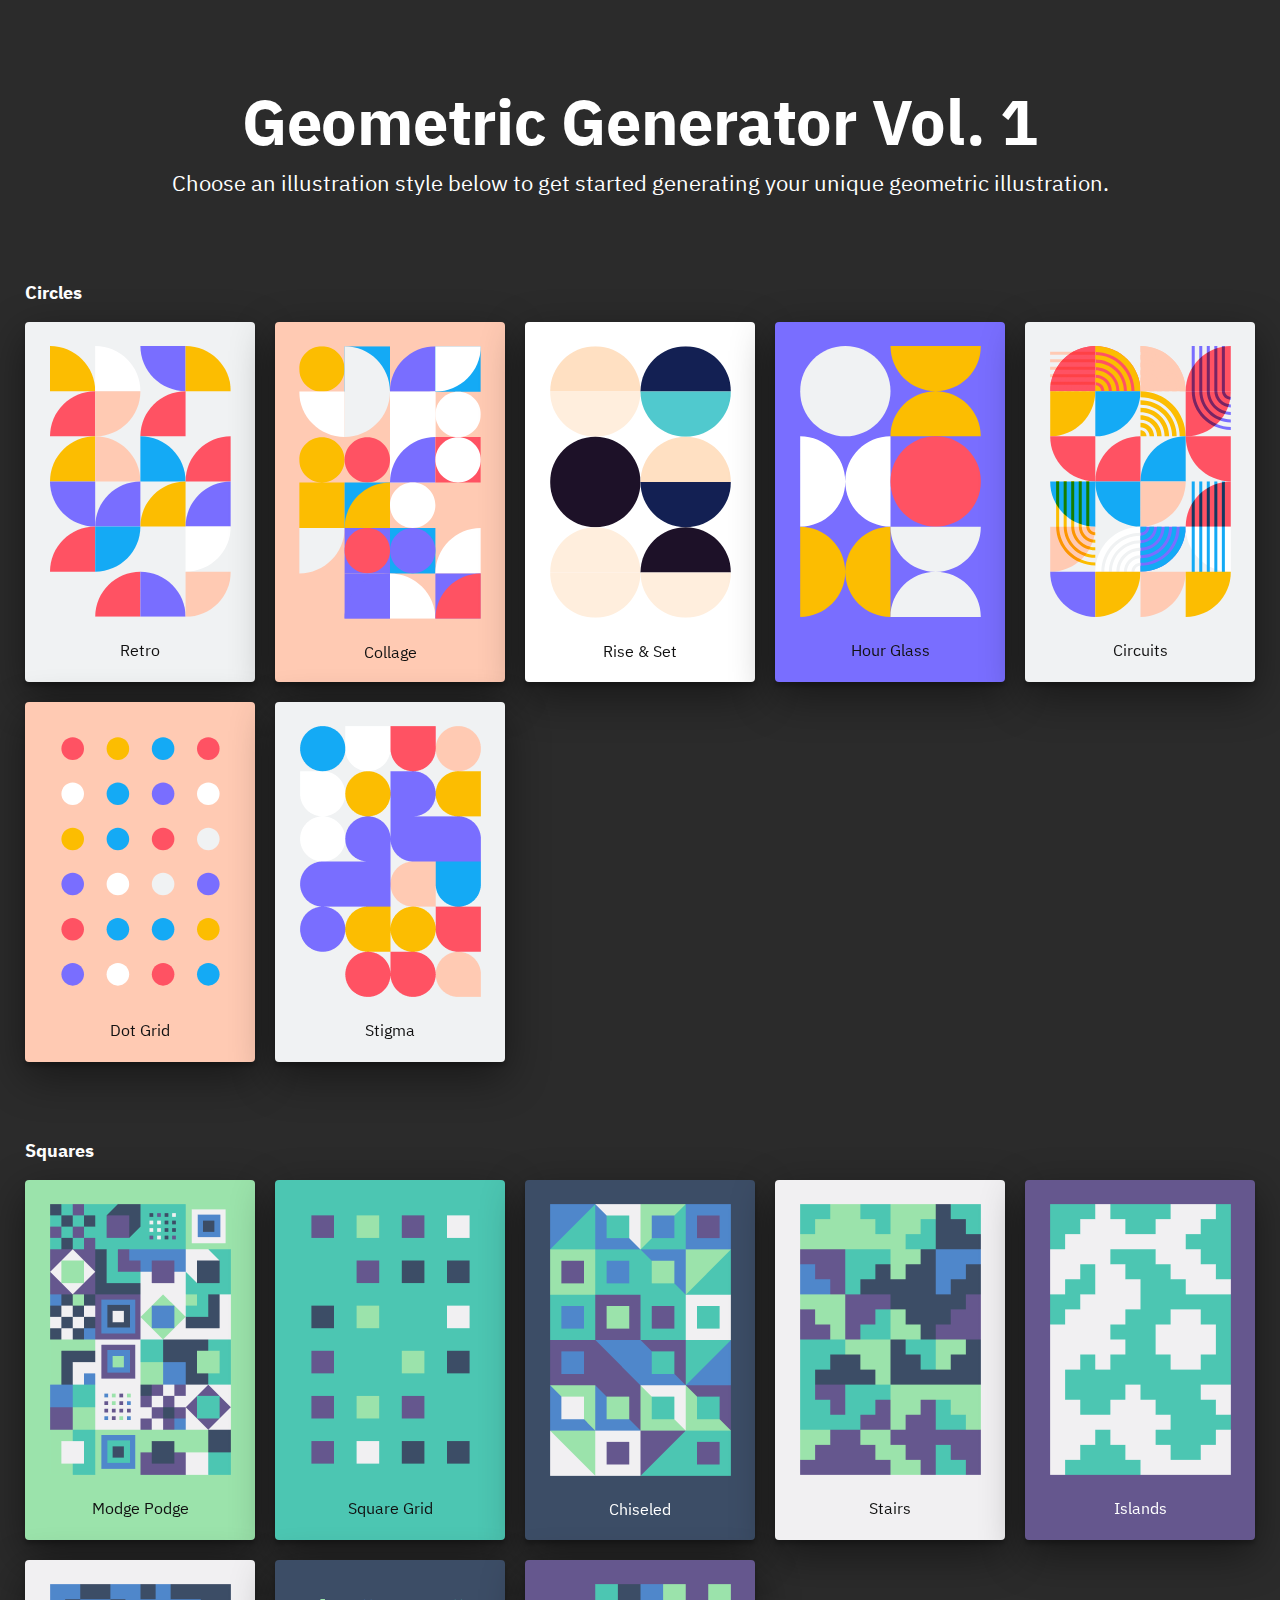
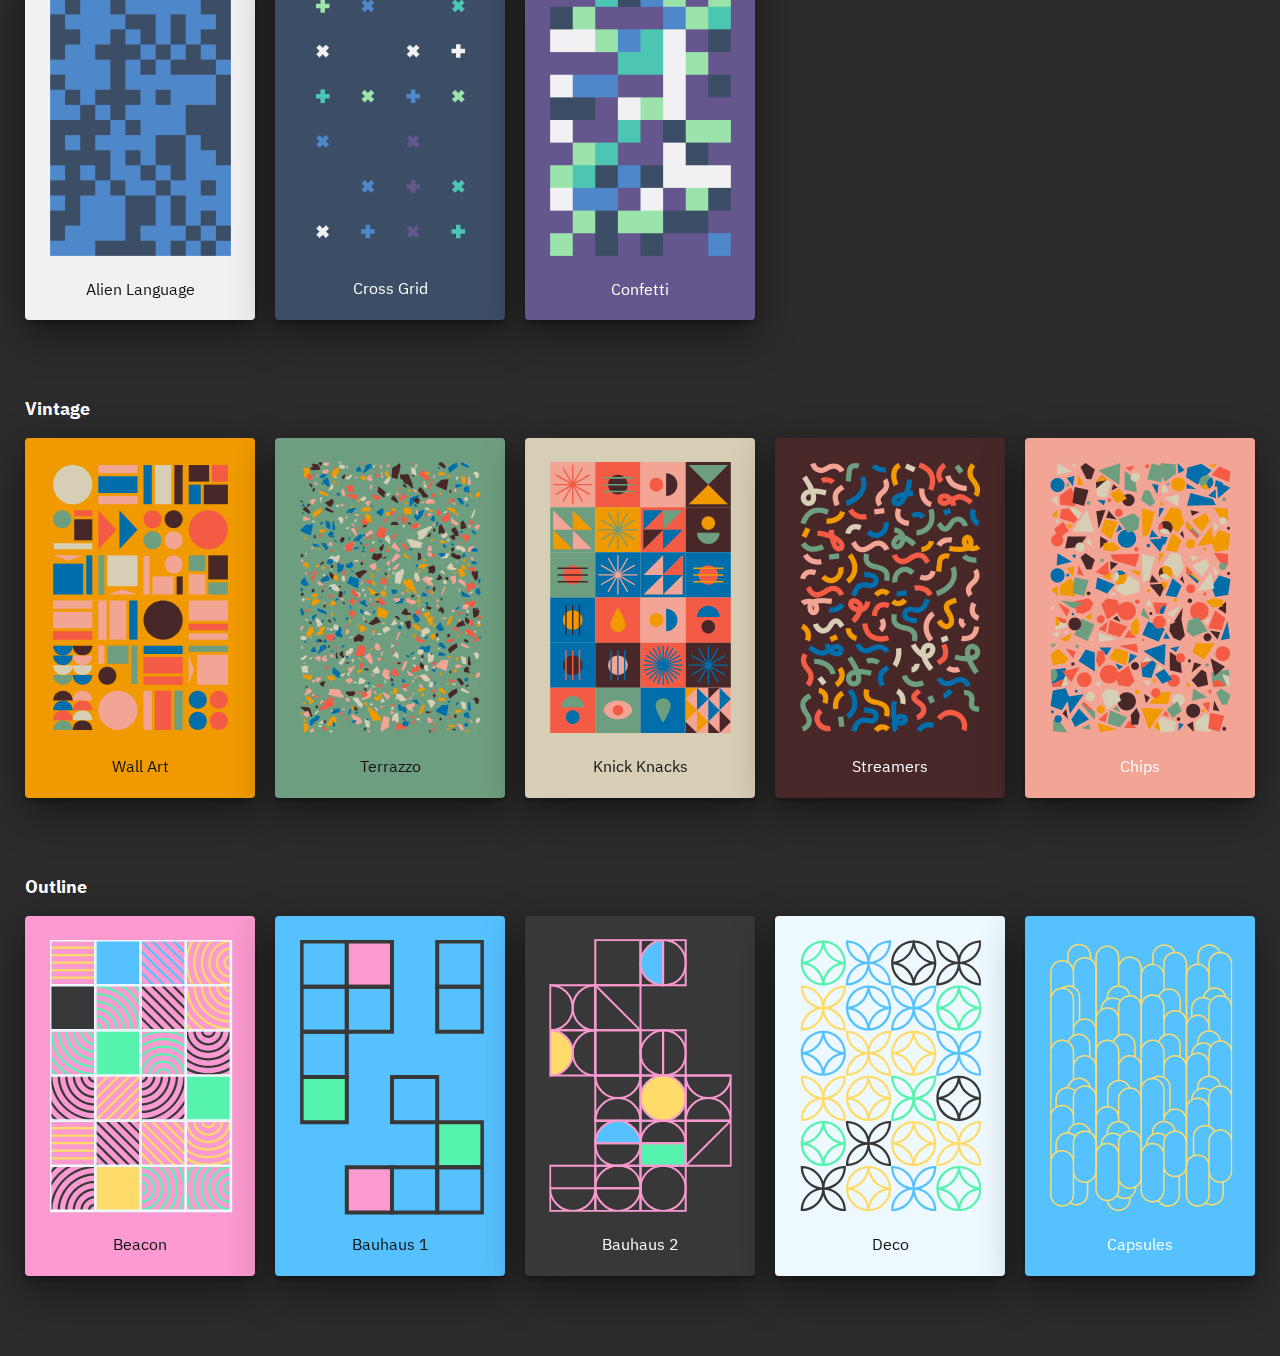
==== index.html @ 7f881a54 "Initial Commit" ====
<!DOCTYPE html>
<html lang="en">

<head>
    <meta charset="utf-8">
    <meta http-equiv="Content-Security-Policy" content="script-src 'self'">
    <meta http-equiv="X-UA-Compatible" content="IE=edge">
    <meta name="viewport" content="width=device-width, initial-scale=1">

    <title>Geometric Illustration Generator Vol. 1</title>

    <!-- import the webpage's stylesheet -->
    <link rel="stylesheet" href="./style.css">
    <link rel="stylesheet" href="./launchpad.css">

    <script src='./panzoom.js'></script>
    <script src='./saveSvgAsPng.js'></script>

</head>

<body>
    <div class="drag"></div>
    <h1>Geometric Generator Vol. 1</h1>
    <p>Choose an illustration style below to get started generating your unique geometric illustration.</p>
    <div class="pattern-category">
        <p class="pattern-category-title">Circles</p>
        <div class="pattern-wrap">
            <div id="selectRetro" class="pattern-btn" data-tilt data-tilt-reverse data-tilt-glare data-tilt-max-glare="0.4" style="background-color: #F0F2F3">
                <img src="./img/example_retro.svg">
                <p>Retro</p>
            </div>
            <div id="selectCollage" class="pattern-btn" data-tilt data-tilt-reverse data-tilt-glare data-tilt-max-glare="0.4" style="background-color: #FFCAB3">
                <img src="./img/example_collage.svg">
                <p>Collage</p>
            </div>
            <div id="selectRiseAndSet" class="pattern-btn" data-tilt data-tilt-reverse data-tilt-glare data-tilt-max-glare="0.4" style="background-color: #FFFFFF">
                <img src="./img/example_riseAndSet.svg">
                <p>Rise & Set</p>
            </div>
            <div id="selectHourGlass" class="pattern-btn" data-tilt data-tilt-reverse data-tilt-glare data-tilt-max-glare="0.4" style="background-color: #796EFF">
                <img src="./img/example_hourGlass.svg">
                <p>Hour Glass</p>
            </div>
            <div id="selectCircuits" class="pattern-btn" data-tilt data-tilt-reverse data-tilt-glare data-tilt-max-glare="0.4" style="background-color: #F0F2F3">
                <img src="./img/example_circuits.svg">
                <p>Circuits</p>
            </div>
            <div id="selectDotGrid" class="pattern-btn" data-tilt data-tilt-reverse data-tilt-glare data-tilt-max-glare="0.4" style="background-color: #FFCAB3">
                <img src="./img/example_dotGrid.svg">
                <p>Dot Grid</p>
            </div>
            <div id="selectStigma" class="pattern-btn" data-tilt data-tilt-reverse data-tilt-glare data-tilt-max-glare="0.4" style="background-color: #F0F2F3">
                <img src="./img/example_stigma.png">
                <p>Stigma</p>
            </div>
        </div>
    </div>
    <div class="pattern-category">
        <p class="pattern-category-title">Squares</p>
        <div class="pattern-wrap">
            <div id="selectModgePodge" class="pattern-btn" data-tilt data-tilt-reverse data-tilt-glare data-tilt-max-glare="0.4" style="background-color: #9BE3AB">
                <img src="./img/example_modgePodge.png">
                <p>Modge Podge</p>
            </div>
            <div id="selectSquareGrid" class="pattern-btn" data-tilt data-tilt-reverse data-tilt-glare data-tilt-max-glare="0.4" style="background-color: #4CC6B2">
                <img src="./img/example_squareGrid.svg">
                <p>Square Grid</p>
            </div>
            <div id="selectChiseled" class="pattern-btn" data-tilt data-tilt-reverse data-tilt-glare data-tilt-max-glare="0.4" style="background-color: #3C4D66">
                <img src="./img/example_chiseled.png">
                <p style="color: white;">Chiseled</p>
            </div>
            <div id="selectStairs" class="pattern-btn" data-tilt data-tilt-reverse data-tilt-glare data-tilt-max-glare="0.4" style="background-color: #F1F0F2">
                <img src="./img/example_stairs.png">
                <p>Stairs</p>
            </div>
            <div id="selectIslands" class="pattern-btn" data-tilt data-tilt-reverse data-tilt-glare data-tilt-max-glare="0.4" style="background-color: #65578E;">
                <img src="./img/example_islands.png">
                <p style="color: white">Islands</p>
            </div>
            <div id="selectAlienLanguage" class="pattern-btn" data-tilt data-tilt-reverse data-tilt-glare data-tilt-max-glare="0.4" style="background-color: #F1F0F2;">
                <img src="./img/example_alienLanguage.png">
                <p>Alien Language</p>
            </div>
            <div id="selectCrossGrid" class="pattern-btn" data-tilt data-tilt-reverse data-tilt-glare data-tilt-max-glare="0.4" style="background-color: #3C4D66;">
                <img src="./img/example_crossGrid.svg">
                <p style="color: white">Cross Grid</p>
            </div>
            <div id="selectConfetti" class="pattern-btn" data-tilt data-tilt-reverse data-tilt-glare data-tilt-max-glare="0.4" style="background-color: #65578E;">
                <img src="./img/example_confetti.png">
                <p style="color: white">Confetti</p>
            </div>
        </div>
    </div>
    <div class="pattern-category">
        <p class="pattern-category-title">Vintage</p>
        <div class="pattern-wrap">
            <div id="selectWallArt" class="pattern-btn" data-tilt data-tilt-reverse data-tilt-glare data-tilt-max-glare="0.4" style="background-color: #F19A00;">
                <img src="./img/example_wallArt.svg">
                <p>Wall Art</p>
            </div>
            <div id="selectTerrazzo" class="pattern-btn" data-tilt data-tilt-reverse data-tilt-glare data-tilt-max-glare="0.4" style="background-color: #6E9E80;">
                <img src="./img/example_terrazzo.svg">
                <p>Terrazzo</p>
            </div>
            <div id="selectKnickKnacks" class="pattern-btn" data-tilt data-tilt-reverse data-tilt-glare data-tilt-max-glare="0.4" style="background-color: #D6CFB6;">
                <img src="./img/example_knickKnacks.svg">
                <p>Knick Knacks</p>
            </div>
            <div id="selectStreamers" class="pattern-btn" data-tilt data-tilt-reverse data-tilt-glare data-tilt-max-glare="0.4" style="background-color: #482728;">
                <img src="./img/example_streamers.svg">
                <p style="color:white;">Streamers</p>
            </div>
            <div id="selectChips" class="pattern-btn" data-tilt data-tilt-reverse data-tilt-glare data-tilt-max-glare="0.4" style="background-color: #F2A495;">
                <img src="./img/example_chips.svg">
                <p style="color:white;">Chips</p>
            </div>
        </div>
    </div>
    <div class="pattern-category">
        <p class="pattern-category-title">Outline</p>
        <div class="pattern-wrap">
            <div id="selectBeacon" class="pattern-btn" data-tilt data-tilt-reverse data-tilt-glare data-tilt-max-glare="0.4" style="background-color: #FA9AD0;">
                <img src="./img/example_beacon.svg">
                <p>Beacon</p>
            </div>
            <div id="selectBauhaus1" class="pattern-btn" data-tilt data-tilt-reverse data-tilt-glare data-tilt-max-glare="0.4" style="background-color: #55C2FF;">
                <img src="./img/example_bauhaus1.svg">
                <p>Bauhaus 1</p>
            </div>
            <div id="selectBauhaus2" class="pattern-btn" data-tilt data-tilt-reverse data-tilt-glare data-tilt-max-glare="0.4" style="background-color: #383838;">
                <img src="./img/example_bauhaus2.svg">
                <p style="color: white;">Bauhaus 2</p>
            </div>
            <div id="selectDeco" class="pattern-btn" data-tilt data-tilt-reverse data-tilt-glare data-tilt-max-glare="0.4" style="background-color: #EDF9FE;">
                <img src="./img/example_deco.svg">
                <p>Deco</p>
            </div>
            <div id="selectCapsules" class="pattern-btn" data-tilt data-tilt-reverse data-tilt-glare data-tilt-max-glare="0.4" style="background-color: #55C2FF;">
                <img src="./img/example_capsules.svg">
                <p style="color: white;">Capsules</p>
            </div>
        </div>
    </div>

    <script src='./launchpad.js'></script>
    <script src='./tiltmin.js'></script>
</body>

</html>
---- style.css ----
/* General */

@font-face {
  font-family: IBM Plex Sans;
  src: url('./fonts/IBMPlexSans-Regular.ttf');
  font-weight: 400;
}

@font-face {
  font-family: IBM Plex Sans;
  src: url('./fonts/IBMPlexSans-SemiBold.ttf');
  font-weight: 600;
}

@font-face {
  font-family: IBM Plex Sans;
  src: url('./fonts/IBMPlexSans-Bold.ttf');
  font-weight: 700;
}

:root {
  --black: #111111;
  --medium-black: #1f1f1f;
  --light-black: #2B2B2B;
  --blue: #0085FF;
  --dark-blue: #0976dc;
  --white: #ffffff;
  --opacity-light: .75;
  --opacity-very-light: .5;
  --opacity-very-very-light: .35;
}

* {
  box-sizing: border-box !important;
}

*:focus {
  outline: none;
}

body {
  margin: 0;
  background-color: var(--light-black);
  color: var(--black);
  font-family: 'IBM Plex Sans', sans-serif;
  user-select: none;
  transition: all 400ms ease-in-out;
  -webkit-font-smoothing: antialiased;
}

.drag {
  -webkit-app-region: drag;
  position: fixed;
  top: 0;
  width: 100%;
  height: 32px;
  background-color: var(--light-black);
  opacity: 0;
  transition: 400ms ease-in-out all 300ms;
  z-index: 99;
}

/* General Typography */

h2 {
  font-size: 21px;
  font-weight: 900;
  margin: 0;
}

p {
  font-size: 16px;
  margin: 0;
}

p.label {
  text-transform: uppercase;
  color: var(--gray);
  font-size: 14px;
  font-weight: 600;
}

/* General Inputs */

.input-group {
  display: flex;
  flex-direction: row;
  align-items: center;
  margin: 24px 0;
}

.input-group label {
  min-width: 84px;
  display: block;
  font-size: 14px;
}

.input-group input:nth-child(3),
.input-group span:nth-child(3) {
  margin-left: 16px;
}

input[type="text"],
input[type="number"],
select,
.custom-select-trigger {
  width: 100%;
  height: 32px;
  display: flex;
  position: relative;
  align-items: center;
  justify-content: start;
  background-color: var(--light-black);
  border-radius: 3px;
  font-size: 14px;
  padding: 0px 8px;
  transition: 150ms ease-in-out all;
  color: var(--white);
  border: none;
}

.custom-select-trigger {
  cursor: pointer;
  display: flex;
  justify-content: start;
  align-items: center;
}

.custom-select-trigger .arrow {
  position: absolute;
  right: 8px;
}

.input-lg {
  height: 40px;
}

input[type="text"]:hover,
input[type="number"]:hover,
select:hover,
.custom-select-trigger:hover {
  box-shadow: inset 0px 0px 0px 1px rgba(255,255,255,.15);
}

input[type="text"]:focus,
input[type="number"]:focus,
select:focus,
.custom-select-trigger:focus,
.custom-select.open .custom-select-trigger {
  box-shadow: inset 0px 0px 0px 1px var(--blue);
  outline: none;
  background-color: var(--very-light-gray);
}

.custom-select {
  width: 100%;
  position: relative;
}

.custom-select-selection,
.pattern-options .custom-select-option {
  display: flex;
  align-items: center;
}

.custom-select-selection img,
.pattern-options .custom-select-option img {
  width: 25px;
  height: 25px;
  margin-right: 8px;
}

.custom-select-options {
  width: 100%;
  display: none;
  position: absolute;
  font-size: 14px;
  border: 1px solid var(--light-gray);
  background-color: var(--light-black);
  z-index:999;
  transform: translateY(4px);
  box-shadow: 0px 8px 24px 0px rgba(0, 0, 0, .15);
  border-radius: 4px;
  max-height: 250px;
  overflow-y: scroll;
  box-shadow: 0px 12px 22px 4px rgba(0,0,0,.5);
}

#format .custom-select-options {
  margin-top: calc(-100% - 80px);
}

.custom-select-option-group {
  padding: 24px 0 8px 8px;
  border-top: 1px solid var(--black);
  opacity: .5;
  font-weight: 600;
}

.custom-select-option-group:first-child {
  padding: 8px;
}

.custom-select.open .custom-select-options {
  display: block;
}

.custom-select-option {
  padding: 12px;
  border-top: 1px solid var(--black);
  cursor: pointer;
  transition: 200ms ease all;
}

.custom-select-option-group + .custom-select-option {
  border: 0px;
}

.custom-select-option:hover {
  background-color: var(--medium-black);
}

.color-thumbnails {
  width: 15px;
  height: 20px;
  border: 1px solid var(--light-gray);
  display: inline-block;
  margin-top: 4px;
}

.color-thumbnails:first-child {border-radius: 3px 0 0 3px}
.color-thumbnails:last-child {border-radius: 0 3px 3px 0}

#colorPalette .custom-select-selection .color-name {
  display: none;
}

input[type=range] {
  -webkit-appearance: none; /* Hides the slider so that custom slider can be made */
  width: 100%; /* Specific width is required for Firefox. */
  background: transparent; /* Otherwise white in Chrome */
  position: relative;
  padding-bottom: 30px;
}

input[type=range]:focus {
  outline: none;
}

input[type=range]::-webkit-slider-thumb {
  -webkit-appearance: none;
  height: 15px;
  width: 15px;
  border-radius: 10px;
  background-color: var(--white);
  cursor: pointer;
  margin-top: 14px;
  transition: all 200ms ease-in-out;
  z-index: 99;
}

input[type=range]:hover::-webkit-slider-thumb {
  box-shadow: 0px 0px 0px 1px var(--blue);
}

input[type=range]:focus::-webkit-slider-thumb {
  box-shadow: 0px 0px 0px 2px var(--blue);
}

input[type=range]::-webkit-slider-runnable-track {
  width: 100%;
  height: 4px;
  cursor: pointer;
  background: transparent;
}

.range-group {
  width: 100%;
  position: relative;
  margin-top: -9px;
}

.range-progress {
  position: absolute;
  top: calc(50% + 2px);
  height: 4px;
  width: 100%;
  background-color: var(--blue);
  z-index: -9;
  border-radius: 2px 0 0 2px;
  pointer-events: none;
  background-image: linear-gradient(90deg, var(--blue) 100%, var(--light-black) 100%);
}

.field-group {
  width: 100%;
  position: relative;
}

.placeholder-right {
  position: absolute;
  right: 8px;
  top: 7px;
  opacity: var(--opacity-very-very-light);
  text-transform: lowercase;
  font-size: 14px;
  pointer-events: none;
}

/* Controls */

.controls {
  position: fixed;
  height: 100vh;
  width: 290px;
  right: 0px;
  display: flex;
  padding: 16px;
  flex-direction: column;
  background-color: var(--black);
  color: var(--white);
  z-index: 99;
  overflow-y: scroll;
}

.controls::-webkit-scrollbar {
  width: 0px;
  height: 0px;
}

.control-group:not(:first-child) {
  margin-bottom: 8px;
  border-top: 1px solid var(--light-black);
}

.control-group-title {
  font-weight: 700;
  padding-top: 20px;
}

.control-group:first-child .control-group-title {
  padding-top: 0px;
}

.control-btn {
  width: 100%;
  height: 40px;
  display: flex;
  justify-content: center;
  align-items: center;
  border-radius: 4px;
  cursor: pointer;
  position: relative;
  transition: 100ms ease all;
  box-shadow: inset 0px 0px 0px 1.5px rgba(255,255,255,.25);
}

.control-btn:hover {
  box-shadow: inset 0px 0px 0px 1.5px rgba(255,255,255,.5);
}

.secondary-btn {
  color: var(--white);
  background-color: var(--light-black);
}

.secondary-btn:hover {
  background-color: var(--black);
}

.primary-btn {
  background-color: var(--blue);
  color: var(--white);
}

.primary-btn:hover {
  background-color: var(--dark-blue);
}

#regenerateLoading {
  position: absolute;
  right: 16px;
  animation: spin 1.25s ease-in-out infinite, fade .5s ease-in-out 1 forwards 2s;
  opacity:0;
}

@keyframes spin {
  0% {transform: rotate(0deg)}
  10% {transform: rotate(0deg)}
  100% {transform: rotate(360deg)}
}

@keyframes fade {
  0% {opacity: 0}
  100% {opacity: 1}
}

/* Canvas */

.canvas {
  width: calc(100vw - 290px);
  height: 100vh;
  position: relative;
  display: flex;
  justify-content: center;
  align-items: center;
  background-color: var(--light-black);
  overflow: auto;
  box-shadow: 0px 6px 14px 0px rgba(0,0,0,.5);
  cursor: -webkit-grab;
}

.canvas::-webkit-scrollbar {
  width: 0px;
  height: 0px;
}

.canvas:active {
  cursor: -webkit-grabbing
}

.canvas .svg-spacer {
  width: 2000px;
  height: 2000px;
  position: absolute;
}

.canvas > svg {
  box-shadow: 0px 1px 3px var(--light-gray)
}

svg {
  overflow: visible;
}

.canvas-controls {
  position: absolute;
  height: 100%;
  width: 100%;
  z-index: 99999;
}

#backToLaunchpadBtn {
  position: absolute;
  left: 32px;
  top: 32px;
  width: auto;
  padding: 0 20px;
  z-index:99999
}

#backToLaunchpadBtn svg {
  margin-right: 8px;
}

#artspaceColorBtn {
  position: absolute;
  left: 32px;
  bottom: 32px;
  width: auto;
  padding: 0 20px;
  z-index:99999
}

#artspaceColor {
  visibility: hidden;
  width: 0;
  z-index:99999
}

.zoom-tools {
  display: flex;
  flex-direction: row;
  justify-content: center;
  align-items: center;
  position: absolute;
  bottom: 32px;
  right: 32px;
  z-index:99999
}

.zoom-tools #recenterBtn {min-width: 100px}
.zoom-tools #zoomInBtn {min-width: 40px; margin-left: 16px;}
.zoom-tools #zoomOutBtn {min-width: 40px; margin-left: 8px;}
---- launchpad.css ----
body {
  background-color: var(--light-black);
  color: var(--white);
  text-align: center;
  display: flex;
  align-items: center;
  flex-direction: column;
  min-width: 100vw;
  min-height: 100vh;
  padding: 80px 0;
}

body::-webkit-scrollbar {
  width: 0px;
  height: 0px;
}

h1 {
  font-family: 'IBM Plex Sans', sans-serif;
  font-style: normal;
  font-weight: bold;
  font-size: 63px;
  margin:0;
  letter-spacing: -0.004em;
}

p {
  font-size: 22px;
  line-height: 192.7%;
}

.pattern-category {
  margin-top: 80px;
}

.pattern-category-title {
  font-weight: bold;
  font-size: 18px;
  text-align: left;
  margin-left: 10px;
  line-height: 1;
}

.pattern-wrap {
  max-width: 1250px;
  display: flex;
  flex-flow: row wrap;
  justify-content: start;
}

.pattern-btn {
  width: 230px;
  height: 360px;
  background-color: red;
  cursor: pointer;
  margin: 20px 10px 0 10px;
  border-radius: 4px;
  padding-bottom: 24px;
  box-shadow: 0px 4px 4px rgba(0, 0, 0, 0.25), 0px 14px 43px rgba(0, 0, 0, 0.45);
  overflow: hidden;
  transform-style: preserve-3d;
  transform: perspective(1000px);
}

.pattern-btn img,
.pattern-btn p {
  transform: translateZ(50px);
  color: var(--black);
  font-size: 16px;
}

.pattern-btn p {
  margin-top: -10px;
}
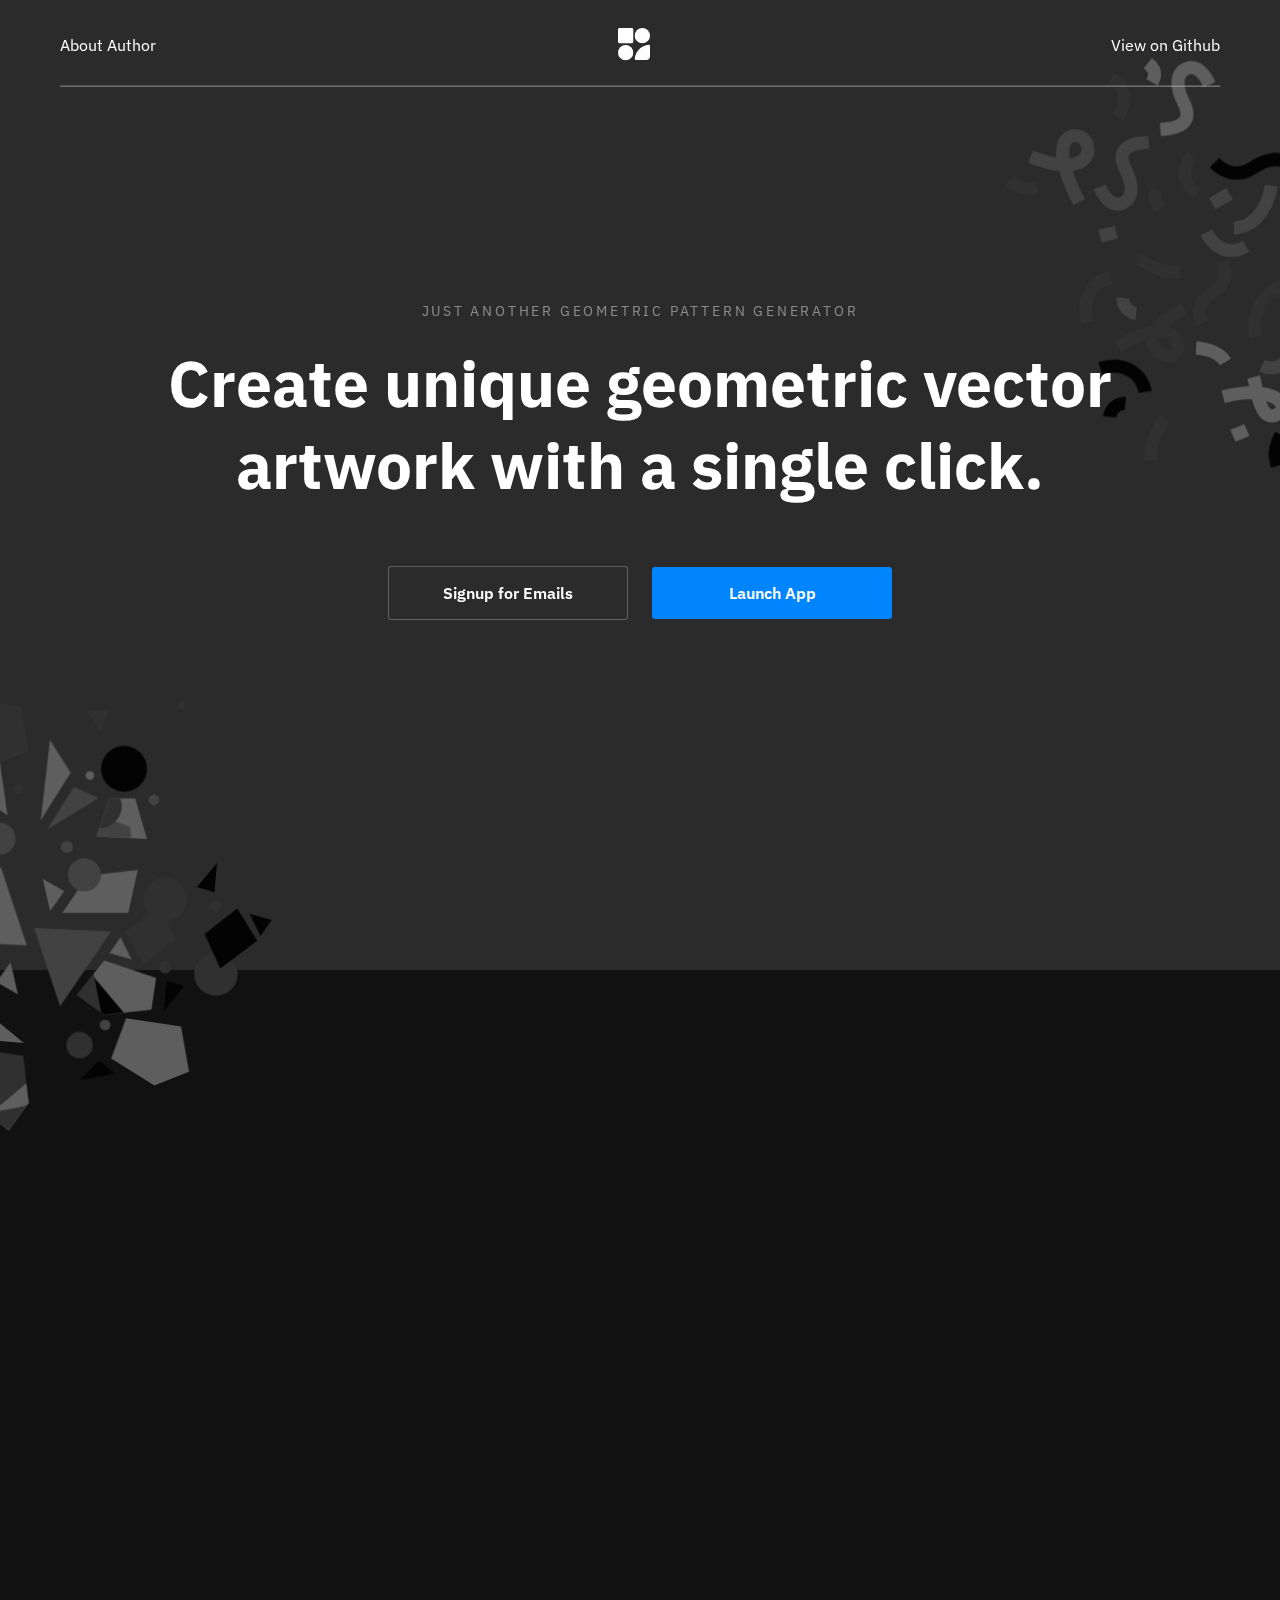
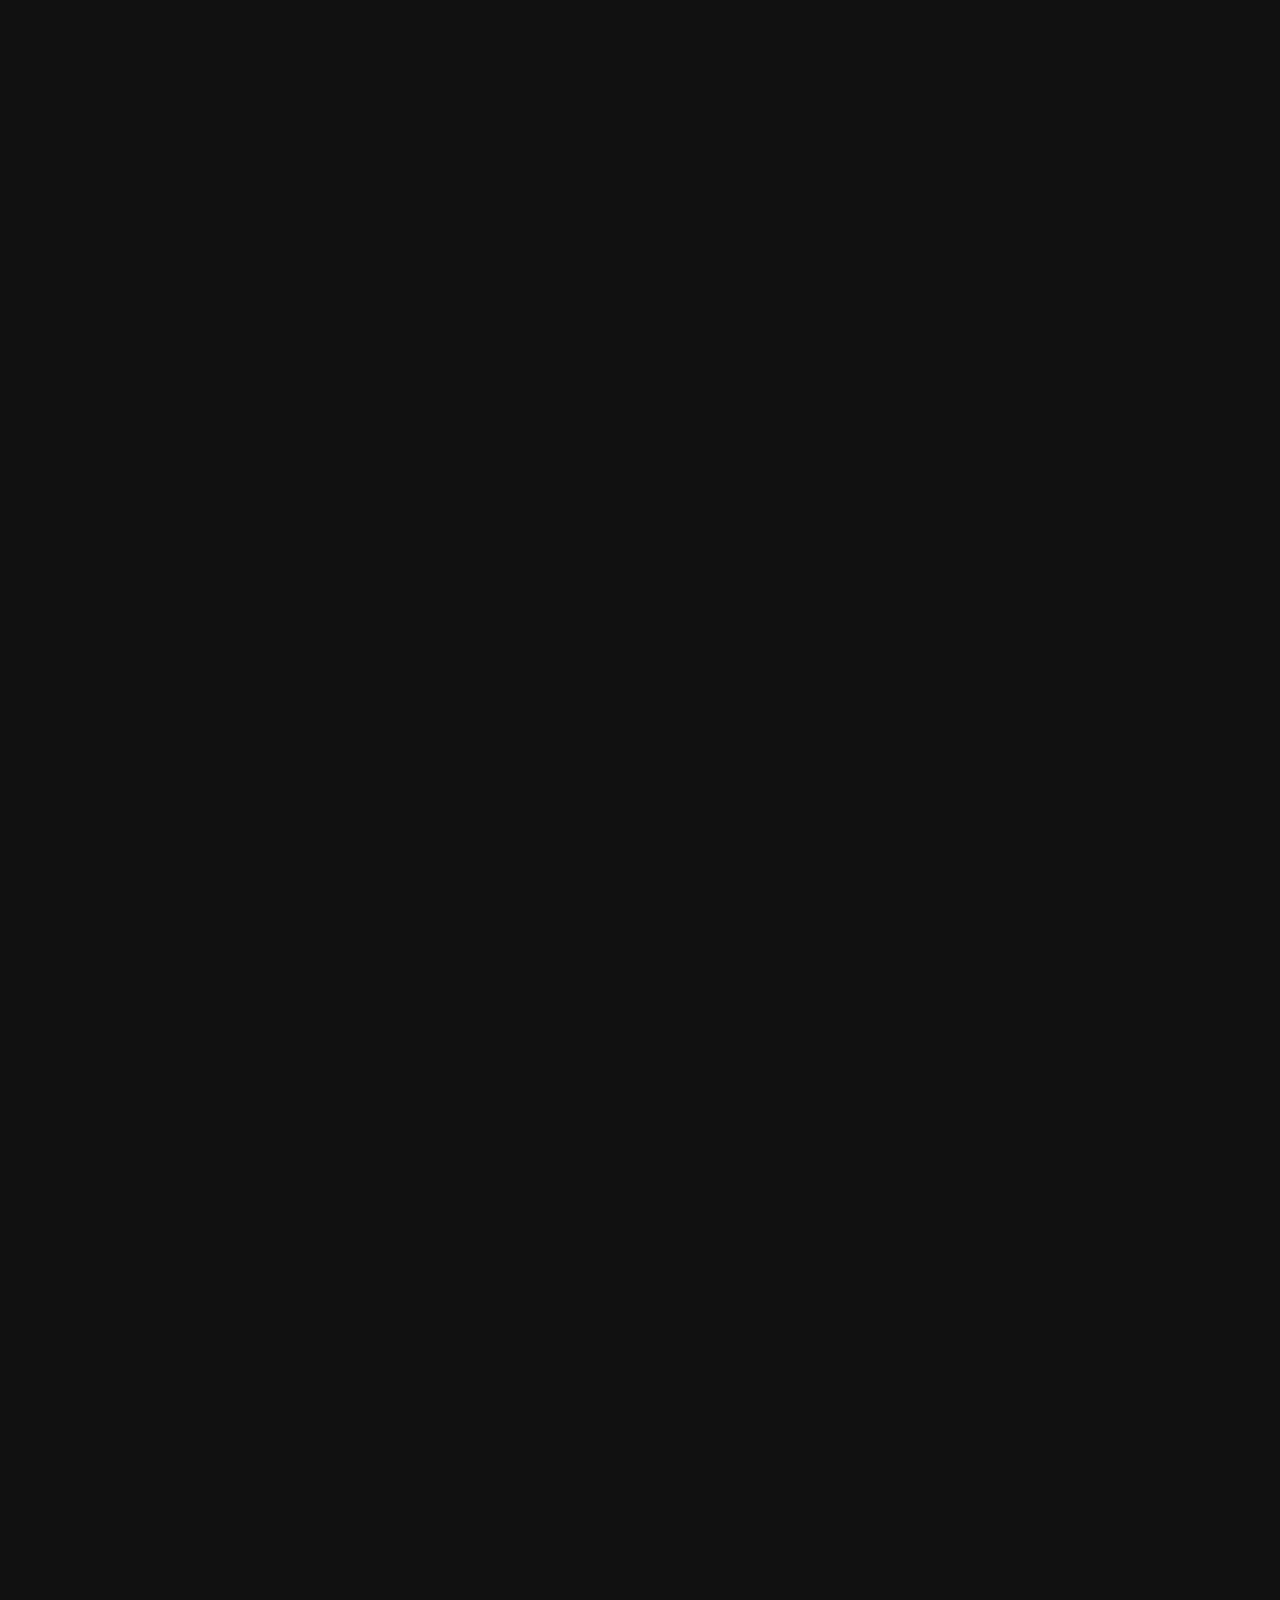
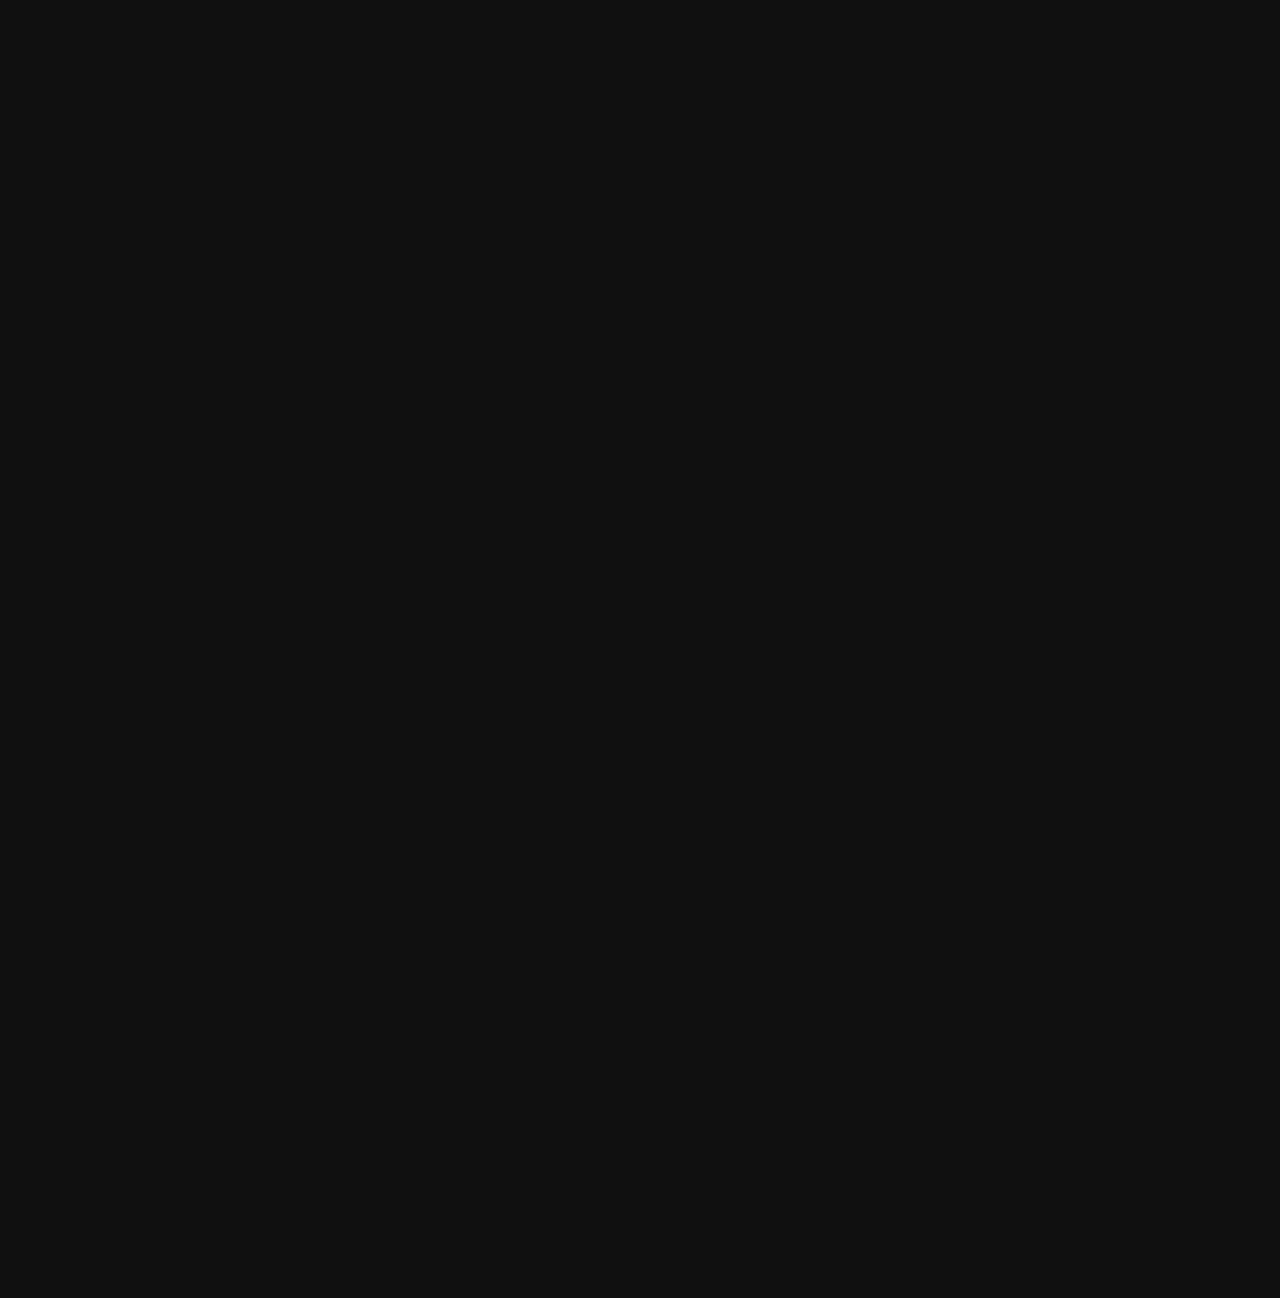
==== commit de502271: "Added new landing page" ====
--- a/index.html
+++ b/index.html
@@ -3,148 +3,463 @@
 
 <head>
     <meta charset="utf-8">
-    <meta http-equiv="Content-Security-Policy" content="script-src 'self'">
     <meta http-equiv="X-UA-Compatible" content="IE=edge">
     <meta name="viewport" content="width=device-width, initial-scale=1">
 
-    <title>Geometric Illustration Generator Vol. 1</title>
+    <title>Geometric Pattern Generator</title>
+
+    <link rel="stylesheet" href="./aos.css" />
+    <script src="./aos.js"></script>
 
     <!-- import the webpage's stylesheet -->
     <link rel="stylesheet" href="./style.css">
-    <link rel="stylesheet" href="./launchpad.css">
-
-    <script src='./panzoom.js'></script>
-    <script src='./saveSvgAsPng.js'></script>
 
 </head>
 
 <body>
-    <div class="drag"></div>
-    <h1>Geometric Generator Vol. 1</h1>
-    <p>Choose an illustration style below to get started generating your unique geometric illustration.</p>
-    <div class="pattern-category">
-        <p class="pattern-category-title">Circles</p>
-        <div class="pattern-wrap">
-            <div id="selectRetro" class="pattern-btn" data-tilt data-tilt-reverse data-tilt-glare data-tilt-max-glare="0.4" style="background-color: #F0F2F3">
-                <img src="./img/example_retro.svg">
-                <p>Retro</p>
+
+    <section id="header" class="aos-item"  data-aos-mirror="true" data-aos="fade-down" data-aos-delay="900" data-aos-duration="1500" data-aos-mirror="true">
+        <div class="container">
+            <div class="nav">
+                <a href="https://jonlehman.me/" data-aos="fade" data-aos-delay="1500">About Author</a>
+                <svg xmlns="http://www.w3.org/2000/svg" width="32" height="33" fill="none" viewBox="0 0 32 33">
+                    <path data-aos="fade" data-aos-delay="1600" fill="#fff" d="M0 2.157c0-.755 0-1.133.147-1.42.13-.255.335-.46.59-.59C1.023 0 1.401 0 2.156 0h10.946c.755 0 1.133 0 1.421.147.254.13.46.335.59.59.146.287.146.665.146 1.42v10.946c0 .755 0 1.133-.147 1.421-.129.254-.335.46-.589.59-.288.146-.666.146-1.42.146H2.156c-.755 0-1.133 0-1.42-.147a1.348 1.348 0 01-.59-.589C0 14.236 0 13.858 0 13.104V2.156zM30.652 16.77c.742-.065 1.347.544 1.347 1.289v9.982a3.96 3.96 0 01-3.96 3.96h-9.982c-.744 0-1.354-.605-1.29-1.347.644-7.37 6.515-13.241 13.885-13.884z"/>
+                    <circle data-aos="fade" data-aos-delay="1650" cx="24.354" cy="7.645" r="7.645" fill="#fff"/>
+                    <ellipse data-aos="fade" data-aos-delay="1700" cx="7.63" cy="24.66" fill="#fff" rx="7.63" ry="7.66"/>
+                </svg>
+                <a href="https://github.com/jon-lehman/Geometric-Generator-Web" data-aos="fade" data-aos-delay="1900">View on Github</a>
             </div>
-            <div id="selectCollage" class="pattern-btn" data-tilt data-tilt-reverse data-tilt-glare data-tilt-max-glare="0.4" style="background-color: #FFCAB3">
-                <img src="./img/example_collage.svg">
-                <p>Collage</p>
+            <hr data-aos="hr" data-aos-delay="1200" data-aos-duration="1000"/>
+        </div>
+    </section>
+
+    <section id="hero">
+        <!-- "Streams" Art -->
+        <svg id="streamers" xmlns="http://www.w3.org/2000/svg" fill="none" viewBox="0 0 386 472">
+            <path data-aos="fade" data-aos-delay="1100" fill="#424242" fill-rule="evenodd" d="M115.262 122.475c3.458-4.474.725-11.065-3.559-12.213-1.138-.303-2.78-.303-4.154.299-1.089.481-2.52 1.535-3.396 4.512-.731 2.482-1.08 6.384-.188 12.244 6.646-.652 9.849-2.97 11.297-4.842zm-7.843 18.63c8.441-1.231 14.911-4.702 19.007-10 9.496-12.288 3.139-30.668-11.075-34.473-3.73-.998-8.72-1.079-13.478 1.014-5.045 2.215-9.25 6.631-11.256 13.445-1.261 4.286-1.622 9.382-.985 15.384-6.783-1.203-15.04-3.561-24.974-7.539l-5.248 13.097c13.024 5.218 24.035 8.108 33.257 9.135 2.885 9.929 7.801 21.999 15.37 36.672l12.54-6.472c-6.275-12.161-10.481-22.134-13.156-30.262l-.002-.001z" clip-rule="evenodd"/>
+            <path data-aos="fade" data-aos-delay="1500" fill="#303030" fill-rule="evenodd" d="M50.527 165.738c-6.322-1.799-12.65-5.249-16.5-10.094l11.045-8.779c1.424 1.788 4.753 4.002 9.32 5.304 4.482 1.275 8.976 1.33 12.313.148l4.713 13.3c-6.862 2.431-14.485 1.945-20.891.121z" clip-rule="evenodd"/>
+            <path data-aos="fade" data-aos-delay="1600" fill="#5E5E5E" fill-rule="evenodd" d="M235.064 36.735c-1.014-.014-2.357.28-4.084 1.485-1.63 1.14-3.074 3.31-3.172 7.53-.097 4.354 1.318 10.446 5.198 17.996 3.881 7.548 5.408 14.477 4.024 20.677-1.439 6.424-5.666 10.617-10.188 13.23-4.392 2.538-9.431 3.834-13.688 4.571-3.975.687-7.744.966-10.253 1.149l-.609.045-1.048-14.072.567-.041c2.548-.189 5.674-.42 8.933-.985 3.56-.616 6.728-1.549 9.036-2.884 2.179-1.258 3.141-2.581 3.478-4.093.387-1.734.278-5.155-2.802-11.146-4.55-8.86-6.923-17.317-6.753-24.768.171-7.588 3.046-14.48 9.198-18.776 3.83-2.674 8.012-4.08 12.332-4.028 4.275.052 8.145 1.521 11.435 3.691 6.415 4.233 11.244 11.486 14.328 19.047l-13.065 5.33c-2.48-6.078-5.855-10.501-9.032-12.598-1.502-.992-2.779-1.347-3.835-1.36z" clip-rule="evenodd"/>
+            <path data-aos="fade" data-aos-delay="1900" fill="#303030" fill-rule="evenodd" d="M169.745 62.616c-.113 9.734-4.448 18.783-8.253 24.188l-11.538-8.118c2.77-3.937 5.615-10.249 5.685-16.234.033-2.868-.567-5.518-1.971-7.88-1.395-2.349-3.837-4.84-8.168-7.02l6.34-12.604c6.379 3.208 10.994 7.428 13.956 12.412 2.953 4.967 4.012 10.266 3.951 15.257h-.002z" clip-rule="evenodd"/>
+            <path data-aos="fade" data-aos-delay="1100" fill="#5E5E5E" fill-rule="evenodd" d="M188.079 35.06c-.659-1.568-2.087-2.959-4.317-4.817l9.031-10.842.081.069c2.092 1.741 6.092 5.07 8.216 10.13 2.397 5.711 1.973 12.339-2.155 19.585l-12.261-6.984c2.358-4.136 1.818-6.155 1.405-7.138v-.002z" clip-rule="evenodd"/>
+            <path data-aos="fade" data-aos-delay="2100" fill="#424242" fill-rule="evenodd" d="M155.909 169.671c1.014.013 2.356-.28 4.084-1.486 1.629-1.139 3.074-3.31 3.171-7.529.098-4.355-1.318-10.447-5.198-17.997-3.88-7.548-5.407-14.476-4.023-20.677 1.438-6.423 5.666-10.617 10.187-13.23 4.393-2.538 9.432-3.834 13.689-4.571 3.974-.686 7.744-.966 10.253-1.149l.609-.044 1.048 14.071-.568.041c-2.548.189-5.674.42-8.933.986-3.559.616-6.727 1.548-9.035 2.883-2.179 1.258-3.141 2.581-3.478 4.094-.387 1.733-.278 5.155 2.801 11.146 4.551 8.86 6.923 17.316 6.753 24.768-.17 7.587-3.046 14.479-9.197 18.775-3.831 2.675-8.012 4.081-12.332 4.028-4.275-.051-8.146-1.521-11.436-3.691-6.415-4.232-11.243-11.486-14.328-19.047l13.066-5.331c2.48 6.08 5.855 10.502 9.032 12.6 1.502.992 2.778 1.347 3.835 1.36z" clip-rule="evenodd"/>
+            <path data-aos="fade" data-aos-delay="1200" fill="#303030" fill-rule="evenodd" d="M221.23 143.789c.113-9.734 4.447-18.782 8.252-24.188l11.538 8.118c-2.77 3.937-5.614 10.249-5.684 16.234-.034 2.868.567 5.518 1.97 7.881 1.396 2.348 3.838 4.84 8.169 7.019l-6.34 12.605c-6.38-3.209-10.994-7.429-13.957-12.412-2.952-4.968-4.011-10.266-3.95-15.257h.002z" clip-rule="evenodd"/>
+            <path data-aos="fade" data-aos-delay="1500" fill="#424242" fill-rule="evenodd" d="M155.928 213.806l-17.648 4.189-3.258-13.728 17.653-4.19 3.258 13.727-.005.002z" clip-rule="evenodd"/>
+            <path data-aos="fade" data-aos-delay="1200" fill="#303030" fill-rule="evenodd" d="M202.897 171.346c.659 1.568 2.088 2.959 4.318 4.817l-9.031 10.843-.081-.069c-2.092-1.742-6.092-5.07-8.216-10.13-2.397-5.712-1.974-12.34 2.154-19.586l12.261 6.984c-2.357 4.137-1.817 6.155-1.404 7.139l-.001.002z" clip-rule="evenodd"/>
+            <g>
+            <path data-aos="fade" data-aos-delay="1100" fill="#303030" fill-rule="evenodd" d="M120.793 266.779c6.553-9.924 16.971-15.966 27.125-17.452l2.045 13.963c-6.324.924-13.136 4.814-17.394 11.262-4.11 6.227-6.177 15.367-2.176 27.608l-13.413 4.382c-5.209-15.941-2.885-29.618 3.813-39.767v.004zM210.577 308.128c1.038.305 2.057.668 3.053 1.088 14.256 6.027 17.236 20.496 11.636 30.148-2.816 4.857-7.947 8.602-14.565 8.689-6.451.085-12.799-3.314-18.499-9.346-4.324-4.573-6.329-9.773-6.32-15.089-.63.206-1.266.422-1.908.651-9.514 3.367-18.542 8.517-23.834 12.172l-8.016-11.614c6.106-4.213 16.234-9.998 27.138-13.86 3.895-1.378 8.129-2.601 12.466-3.363a48.777 48.777 0 013.807-4.631c8.48-9.164 21.1-16.623 30.178-19.855l4.734 13.294c-5.703 2.029-13.515 6.384-19.872 11.716h.002zm-10.097 12.764c2.921-.015 5.504.41 7.657 1.32 3.397 1.436 4.809 3.467 5.352 5.121.598 1.821.313 3.674-.428 4.952-.689 1.186-1.574 1.645-2.547 1.659-1.139.015-3.955-.589-8.057-4.929-2.389-2.526-2.736-4.693-2.309-6.87.081-.405.189-.822.332-1.253zM223.539 257.018c-23.226 1.528-42.92-10.854-50.147-17.398l9.472-10.459c5.498 4.98 21.604 14.971 39.75 13.778l.925 14.081v-.002z" clip-rule="evenodd"/>
+            <path data-aos="fade" data-aos-delay="1500" fill="#424242" fill-rule="evenodd" d="M170.931 284.502c1.903 1.877 4.337 2.871 5.698 3.039l-1.732 14.003c-4.638-.573-9.898-3.072-13.877-6.999-4.147-4.092-7.349-10.228-6.405-17.854l14.003 1.732c-.294 2.381.578 4.366 2.313 6.079z" clip-rule="evenodd"/>
+            </g>
+            <g>
+            <path data-aos="fade" data-aos-delay="1500" fill="#030303" fill-rule="evenodd" d="M174.84 350.86c9.924 6.553 15.965 16.971 17.452 27.126l-13.964 2.044c-.924-6.323-4.814-13.135-11.262-17.394-6.227-4.109-15.367-6.176-27.608-2.176l-4.381-13.413c15.94-5.208 29.617-2.885 39.767 3.814l-.004-.001z" clip-rule="evenodd"/>
+            <path data-aos="fade" data-aos-delay="1400" fill="#303030" fill-rule="evenodd" d="M184.599 453.604c-1.528-23.226 10.854-42.92 17.399-50.148l10.458 9.473c-4.98 5.498-14.97 21.604-13.778 39.749l-14.081.925.002.001z" clip-rule="evenodd"/>
+            <path data-aos="fade" data-aos-delay="2100" fill="#030303" fill-rule="evenodd" d="M157.111 400.998c-1.877 1.902-2.87 4.337-3.038 5.697l-14.004-1.732c.573-4.637 3.072-9.897 6.999-13.876 4.092-4.147 10.228-7.349 17.854-6.406l-1.732 14.004c-2.381-.295-4.365.577-6.079 2.313z" clip-rule="evenodd"/>
+            </g>
+            <g>
+            <path data-aos="fade" data-aos-delay="1100" fill="#424242" fill-rule="evenodd" d="M269.515 217.242c-5.67-3.165-9.855-8.84-11.843-13.11l-12.789 5.956c2.863 6.147 8.807 14.481 17.76 19.476 9.451 5.271 21.634 6.433 35.205-1.274l-6.973-12.27c-9.252 5.258-16.186 4.106-21.356 1.22l-.004.002z" clip-rule="evenodd"/>
+            <path data-aos="fade" data-aos-delay="1600" fill="#030303" fill-rule="evenodd" d="M325.464 135.717c-4.715.026-11.147 1.959-20.618 8.051-11.214 7.21-21.839 7.864-30.793 5.197-8.62-2.565-15.125-8.021-19.05-12.169l10.25-9.7c2.994 3.167 7.465 6.749 12.826 8.346 5.027 1.495 11.392 1.436 19.135-3.544 10.535-6.775 19.647-10.244 28.171-10.291 8.761-.049 15.744 3.512 21.877 8.3l-8.682 11.121c-4.675-3.649-8.634-5.337-13.114-5.312l-.002.001z" clip-rule="evenodd"/>
+            <path data-aos="fade" data-aos-delay="1900" fill="#424242" fill-rule="evenodd" d="M304.859 180.899c5.602-8.342 8.413-18.377 9.222-24.921l14.004 1.732c-1.017 8.222-4.415 20.486-11.51 31.054-7.2 10.719-18.621 20.206-35.378 20.934l-.613-14.096c11.014-.48 18.777-6.513 24.275-14.705v.002zM279.908 171.615l-18.612 10.901-7.133-12.176 18.613-10.9 7.132 12.175z" clip-rule="evenodd"/>
+            </g>
+            <g>
+            <path data-aos="fade" data-aos-delay="1100" fill="#303030" fill-rule="evenodd" d="M250.89 291.435c-.682 4.022.443 7.95 1.966 10.612l-12.249 7.009c-2.791-4.878-4.967-12.098-3.63-19.984 1.386-8.168 6.395-16.155 16.386-22.392 8.659-5.406 10.586-10.083 10.931-13.063.395-3.408-.973-6.88-2.951-10.335l12.247-7.008c2.338 4.087 5.654 10.897 4.721 18.967-.985 8.499-6.401 16.494-17.477 23.409-6.978 4.357-9.31 9.043-9.946 12.785h.002z" clip-rule="evenodd"/>
+            <path data-aos="fade" data-aos-delay="1600" fill="#424242" fill-rule="evenodd" d="M330.081 358.794c-6.906 2.299-14.827 1.51-21.92-1.858l6.053-12.746c4.317 2.049 8.462 2.198 11.413 1.217 2.745-.914 4.683-2.817 5.396-5.975 2.598-11.489 5.171-22.259 6.566-27.79l13.683 3.447c-1.357 5.39-3.907 16.04-6.484 27.453-1.875 8.295-7.59 13.887-14.705 16.253l-.002-.001z" clip-rule="evenodd"/>
+            <path data-aos="fade" data-aos-delay="1400" fill="#5E5E5E" fill-rule="evenodd" d="M253.876 341.631c-5.296-2.007-10.763-2.805-13.968-2.923l.511-14.1c4.546.164 11.55 1.213 18.457 3.828 6.818 2.582 14.496 7.062 19.014 14.726l-12.157 7.163c-2.199-3.731-6.466-6.654-11.856-8.696l-.001.002z" clip-rule="evenodd"/>
+            <path data-aos="fade" data-aos-delay="1200" fill="#303030" fill-rule="evenodd" d="M323.769 278.437c10.342-9.319 24.522-14.501 34.413-16.298l-2.52-13.88c-11.636 2.111-28.503 8.129-41.341 19.695-13.212 11.907-22.059 29.721-16.425 53.906l13.741-3.2c-4.304-18.479 2.164-31.243 12.13-40.223h.002z" clip-rule="evenodd"/>
+            </g>
+            <g>
+            <path data-aos="fade" data-aos-delay="1100" fill="#5E5E5E" fill-rule="evenodd" d="M339.877 391.592c1.857 6.333-.687 12.37-5.937 16.075-3.234 2.284-6.656 3.859-10.246 4.29a15.552 15.552 0 01-10.096-2.189c-5.41-3.293-8.585-9.416-10.617-14.69a82.827 82.827 0 01-2.59-8.047c-7.866-.036-17.578 1.084-29.248 4.072l-3.501-13.669c11.075-2.835 20.941-4.221 29.566-4.472l-.067-.333c-.664-3.284-1.186-5.867-1.725-7.729l13.554-3.925c.708 2.449 1.422 5.976 2.156 9.61.212 1.045.425 2.101.64 3.142 6.212.906 11.454 2.54 15.699 4.687 5.945 3.011 10.742 7.483 12.412 13.178zm-24.118-2.627c.127.35.255.695.386 1.034 1.839 4.767 3.617 7.002 4.792 7.716.314.213.699.297 1.074.233.589-.07 1.822-.417 3.79-1.806.21-.138.397-.308.554-.505l-.019-.075c-.164-.563-1.226-2.524-5.242-4.556a30.266 30.266 0 00-5.333-2.041h-.002zm10.607 6.732v-.004.004zm.024-.114a.031.031 0 01.005-.01l-.005.01z" clip-rule="evenodd"/>
+            <path data-aos="fade" data-aos-delay="1500" fill="#030303" fill-rule="evenodd" d="M321.016 460.659c-5.19-16.237-1.161-28.058 4.625-38.56l12.358 6.809c-4.688 8.514-7.139 16.203-3.542 27.456l-13.441 4.295z" clip-rule="evenodd"/>
+            <path data-aos="fade" data-aos-delay="1200" fill="#5E5E5E" fill-rule="evenodd" d="M277.219 419.686l14.993-6.27 5.444 13.017-14.993 6.27-5.444-13.017z" clip-rule="evenodd"/>
+            </g>
+        </svg>
+        <!-- "Chips" Art -->
+        <svg id="chips" xmlns="http://www.w3.org/2000/svg" fill="none" viewBox="0 0 480 560">
+            <path data-aos="fade" data-aos-delay="1100" fill="#303030" d="M112.68 0l65.939 9.608 9.598 54.411-41.61 16.644-51.855-32.646L112.68 0z"/>
+            <path data-aos="fade" data-aos-delay="1200" fill="#5E5E5E" d="M79.371 82.124l72.971-12.943 10.252 71.839-83.223-58.896z"/>
+            <path data-aos="fade" data-aos-delay="1600" fill="#424242" d="M99.644 66.038L80.301 50.843 57.045 74.098l42.596-8.06h.003zM133.759 168.959c0 10.617 8.606 19.223 19.222 19.223 10.616 0 19.222-8.606 19.222-19.223 0-10.616-8.606-19.222-19.222-19.222-10.616 0-19.222 8.606-19.222 19.222z"/>
+            <path data-aos="fade" data-aos-delay="1400" fill="#303030" d="M169.087 109.06a6.318 6.318 0 1012.637 0 6.318 6.318 0 00-12.637 0z"/>
+            <path data-aos="fade" data-aos-delay="1100" fill="#5E5E5E" d="M55.44 188.185l61.944-56.481 12.716 9.429-43.638 46.107-31.021.939v.006z"/>
+            <path data-aos="fade" data-aos-delay="2000" fill="#5E5E5E" d="M79 187.487l41.501-53.451 9.599 7.116-43.638 46.107-7.465.224.004.004z"/>
+            <path data-aos="fade" data-aos-delay="2200" fill="#030303" d="M40.986 32.156c0 8.773 7.112 15.884 15.884 15.884s15.884-7.111 15.884-15.884c0-8.772-7.112-15.883-15.884-15.883s-15.884 7.11-15.884 15.883z"/>
+            <path data-aos="fade" data-aos-delay="1300" fill="#424242" d="M80.946 7.977a6.481 6.481 0 1012.962 0 6.481 6.481 0 00-12.962 0z"/>
+            <path data-aos="fade" data-aos-delay="1500" fill="#5E5E5E" d="M34.435 163.48l-16.454-32.079-6.875 38.326 23.33-6.247z"/>
+            <g>
+            <path data-aos="fade" data-aos-delay="1100" fill="#5E5E5E" d="M93.025 292.485l92.674 4.351-31.326-94.413-61.348 90.062z"/>
+            <path data-aos="fade" data-aos-delay="1500" fill="#303030" d="M115.558 239.82l18.783-23.473-33.072-23.932-23.46 2.528a20781.06 20781.06 0 0037.749 44.877z"/>
+            <path data-aos="fade" data-aos-delay="1100" fill="#303030" d="M113.956 241.815l20.385-25.475-29.614-21.433c2.957 14.929 6.868 34.747 9.233 46.908h-.004z"/>
+            <path data-aos="fade" data-aos-delay="1800" fill="#030303" d="M68.658 258.986l26.54 7.397-13.488 19.142-13.052-26.539z"/>
+            <path data-aos="fade" data-aos-delay="1400" fill="#5E5E5E" d="M54.313 331.208c0-14.417-11.687-26.104-26.104-26.104-14.416 0-26.104 11.687-26.104 26.104 0 14.416 11.688 26.104 26.104 26.104 14.417 0 26.104-11.688 26.104-26.104z"/>
+            <path data-aos="fade" data-aos-delay="2200" fill="#030303" d="M77.796 291.182L33.42 324.683l-18.71-41.334 39.159-30.89 23.928 38.723z"/>
+            <path data-aos="fade" data-aos-delay="1700" fill="#424242" d="M35.826 249.63a7.615 7.615 0 00-7.615-7.615 7.615 7.615 0 100 15.23 7.615 7.615 0 007.615-7.615z"/>
+            <path data-aos="fade" data-aos-delay="1900" fill="#5E5E5E" d="M5.572 226.788c6.238 1.883 19.142 5.83 20.885 6.525l3.044-35.24-23.929 28.715z"/>
+            <path data-aos="fade" data-aos-delay="1800" fill="#303030" d="M151.757 314.831H72.54l-11.38 51.448 60.095-6.827 30.502-44.618v-.003z"/>
+            <path data-aos="fade" data-aos-delay="2200" fill="#030303" d="M144.947 360.385c0-10.952-8.879-19.831-19.831-19.831s-19.831 8.879-19.831 19.831 8.879 19.831 19.831 19.831 19.831-8.879 19.831-19.831z"/>
+            <path data-aos="fade" data-aos-delay="1400" fill="#5E5E5E" d="M166.346 316.889l-16.983 24.008 25.764 14.641-8.781-38.649z"/>
+            </g>
+            <g>
+            <path data-aos="fade" data-aos-delay="1100" fill="#303030" d="M163.869 518.993l-41.328-33.068 20.882-62.216 38.287 5.658 6.093 56.558-23.931 33.068h-.003z"/>
+            <path data-aos="fade" data-aos-delay="1500" fill="#5E5E5E" d="M140.396 500.193l23.474 18.784 23.932-33.072-2.528-23.461a21265.598 21265.598 0 00-44.878 37.749z"/>
+            <path data-aos="fade" data-aos-delay="2200" fill="#303030" d="M138.398 498.591l25.476 20.385 21.433-29.615c-14.929 2.957-34.747 6.869-46.909 9.233v-.003z"/>
+            <path data-aos="fade" data-aos-delay="2100" fill="#424242" d="M121.231 453.295l-7.398 26.539-19.142-13.487 26.54-13.052z"/>
+            <path data-aos="fade" data-aos-delay="1600" fill="#030303" d="M49.008 438.949c14.417 0 26.104-11.687 26.104-26.104s-11.687-26.104-26.104-26.104-26.104 11.687-26.104 26.104 11.687 26.104 26.104 26.104z"/>
+            <path data-aos="fade" data-aos-delay="1400" fill="#5E5E5E" d="M89.032 462.431l-33.5-44.378 41.333-18.709 30.89 39.158-38.723 23.929zM130.586 420.46a7.615 7.615 0 100-15.231 7.615 7.615 0 000 15.231zM153.43 390.207c-1.884 6.238-5.831 19.142-6.526 20.885l35.241 3.043-28.715-23.928z"/>
+            <path data-aos="fade" data-aos-delay="1200" fill="#424242" d="M65.386 536.395v-79.218l-51.448-11.379 6.827 60.095 44.617 30.502h.004z"/>
+            <path data-aos="fade" data-aos-delay="2100" fill="#424242" d="M19.83 529.582c10.953 0 19.832-8.879 19.832-19.831 0-10.953-8.879-19.831-19.831-19.831S0 498.798 0 509.751c0 10.952 8.879 19.831 19.83 19.831z"/>
+            <path data-aos="fade" data-aos-delay="1900" fill="#5E5E5E" d="M63.329 550.982l-24.008-16.983-14.641 25.764 38.649-8.781z"/>
+            </g>
+            <g>
+            <path data-aos="fade" data-aos-delay="1200" fill="#030303" d="M275.082 85.043c0 15.153 12.284 27.436 27.437 27.436 15.152 0 27.436-12.283 27.436-27.436s-12.284-27.437-27.436-27.437c-15.153 0-27.437 12.284-27.437 27.437z"/>
+            <path data-aos="fade" data-aos-delay="1500" fill="#424242" d="M331.741 122.103a6.551 6.551 0 1013.102.002 6.551 6.551 0 00-13.102-.002z"/>
+            <path data-aos="fade" data-aos-delay="1800" fill="#303030" d="M366.115 9.445a4.6 4.6 0 109.202 0 4.6 4.6 0 00-9.202 0zM257.288 14.075H285l-11.245 27.712-16.467-27.709v-.003z"/>
+            <path data-aos="fade" data-aos-delay="2000" fill="#5E5E5E" d="M284.596 120.512h31.332l14.054 48.6-60.645-2.813 15.259-45.787z"/>
+            <path data-aos="fade" data-aos-delay="2200" fill="#424242" d="M310.785 168.22l-41.452-1.923 7.932-23.79 32.553 12.171.967 13.542z"/>
+            <path data-aos="fade" data-aos-delay="1500" fill="#303030" d="M297.992 120.512h-13.395l-11.834 35.497a26.29 26.29 0 0022.042-11.048 26.288 26.288 0 003.187-24.449z"/>
+            <path data-aos="fade" data-aos-delay="1300" fill="#5E5E5E" d="M238.406 89.586l-24.931-39.223-11.069 96.39 36-57.167z"/>
+            <path data-aos="fade" data-aos-delay="1600" fill="#424242" d="M209.915 158.026l32.351-51.576 29.98 13.542-62.334 38.034h.003z"/>
+            <path data-aos="fade" data-aos-delay="1900" fill="#5E5E5E" d="M256.423 93.045a5.04 5.04 0 1010.079 0 5.04 5.04 0 00-10.079 0z"/>
+            <path data-aos="fade" data-aos-delay="1800" fill="#424242" d="M226.516 178.78a7.34 7.34 0 1014.68 0 7.34 7.34 0 00-14.68 0z"/>
+            </g>
+            <g>
+            <path data-aos="fade" data-aos-delay="1500" fill="#424242" d="M287.002 280.146l-92.673-4.351 31.325 94.413 61.348-90.062z"/>
+            <path data-aos="fade" data-aos-delay="1200" fill="#5E5E5E" d="M245.667 356.284l33.068-41.328 62.216 20.882-5.658 38.287-56.558 6.093-33.068-23.931v-.003z"/>
+            <path data-aos="fade" data-aos-delay="1300" fill="#030303" d="M264.466 332.811l-18.784 23.473 33.072 23.932 23.461-2.528a20723.379 20723.379 0 00-37.749-44.877z"/>
+            <path data-aos="fade" data-aos-delay="1400" fill="#303030" d="M266.069 330.814l-20.385 25.476 29.615 21.433c-2.957-14.929-6.869-34.747-9.233-46.909h.003z"/>
+            <path data-aos="fade" data-aos-delay="1800" fill="#5E5E5E" d="M311.365 313.645l-26.539-7.397 13.487-19.143 13.052 26.54z"/>
+            <path data-aos="fade" data-aos-delay="2200" fill="#303030" d="M325.713 241.423c0 14.417 11.687 26.104 26.103 26.104 14.417 0 26.104-11.687 26.104-26.104s-11.687-26.104-26.104-26.104c-14.416 0-26.103 11.687-26.103 26.104z"/>
+            <path data-aos="fade" data-aos-delay="2100" fill="#303030" d="M302.227 281.449l44.378-33.501 18.709 41.334-39.158 30.89-23.929-38.723zM344.199 323.001a7.615 7.615 0 1015.23 0 7.615 7.615 0 00-15.23 0z"/>
+            <path data-aos="fade" data-aos-delay="1900" fill="#030303" d="M374.453 345.842c-6.237-1.883-19.142-5.83-20.885-6.526l-3.043 35.241 23.928-28.715z"/>
+            <path data-aos="fade" data-aos-delay="1400" fill="#5E5E5E" d="M228.262 257.799h79.218l11.379-51.448-60.094 6.827-30.503 44.617v.004z"/>
+            <path data-aos="fade" data-aos-delay="1800" fill="#424242" d="M235.079 212.246c0 10.952 8.878 19.831 19.83 19.831 10.953 0 19.831-8.879 19.831-19.831s-8.878-19.831-19.831-19.831c-10.952 0-19.83 8.879-19.83 19.831z"/>
+            <path data-aos="fade" data-aos-delay="1400" fill="#5E5E5E" d="M213.679 255.742l16.983-24.008-25.764-14.641 8.781 38.649z"/>
+            </g>
+            <g>
+            <path data-aos="fade" data-aos-delay="1100" fill="#5E5E5E" d="M304.903 384.444l65.938 9.608 9.598 54.412-41.609 16.643-51.855-32.646 17.928-48.017z"/>
+            <path data-aos="fade" data-aos-delay="1600" fill="#030303" d="M291.867 450.482l-19.344-15.195-23.255 23.256 42.596-8.061h.003z"/>
+            <path data-aos="fade" data-aos-delay="2200" fill="#303030" d="M233.207 416.601c0 8.772 7.111 15.884 15.884 15.884 8.772 0 15.884-7.112 15.884-15.884 0-8.773-7.112-15.884-15.884-15.884-8.773 0-15.884 7.111-15.884 15.884z"/>
+            <path data-aos="fade" data-aos-delay="1700" fill="#424242" d="M273.171 392.422a6.48 6.48 0 1012.962 0 6.482 6.482 0 10-12.962 0z"/>
+            </g>
+            <g>
+            <path data-aos="fade" data-aos-delay="1100" fill="#030303" d="M453.104 258.986l26.539 7.397-13.488 19.142-13.051-26.539z"/>
+            <path data-aos="fade" data-aos-delay="1400" fill="#303030" d="M438.758 331.208c0-14.417-11.687-26.104-26.104-26.104-14.416 0-26.103 11.687-26.103 26.104 0 14.416 11.687 26.104 26.103 26.104 14.417 0 26.104-11.688 26.104-26.104z"/>
+            <path data-aos="fade" data-aos-delay="1500" fill="#030303" d="M462.241 291.182l-44.377 33.501-18.71-41.334 39.159-30.89 23.928 38.723z"/>
+            <path data-aos="fade" data-aos-delay="1100" fill="#303030" d="M420.271 249.63a7.615 7.615 0 00-7.615-7.615 7.615 7.615 0 00-7.615 7.615 7.615 7.615 0 007.615 7.615 7.615 7.615 0 007.615-7.615z"/>
+            <path data-aos="fade" data-aos-delay="1900" fill="#030303" d="M390.018 226.787c6.237 1.883 19.142 5.83 20.884 6.525l3.044-35.24-23.928 28.715z"/>
+            </g>
+        </svg>
+        <div class="container">
+            <h3 data-aos="fade-up">Just Another Geometric Pattern Generator</h3>
+            <h1 data-aos="fade-up" data-aos-delay="200">Create unique geometric vector artwork with a single click.</h1>
+            <div class="button-group">
+                <div data-aos="fade-up" data-aos-delay="400">
+                    <a href="http://eepurl.com/hwapqr" target="_blank" class="button secondary">Signup for Emails</a>
+                </div>
+                <div data-aos="fade-up" data-aos-delay="600">
+                    <a href="app/index.html" class="button primary">Launch App</a>
+                </div>
             </div>
-            <div id="selectRiseAndSet" class="pattern-btn" data-tilt data-tilt-reverse data-tilt-glare data-tilt-max-glare="0.4" style="background-color: #FFFFFF">
-                <img src="./img/example_riseAndSet.svg">
-                <p>Rise & Set</p>
+        </div>
+    </section>
+
+    <section id="video">
+        <div data-aos="video" data-aos-once="true" data-aos-duration="1500" data-aos-easing="ease-out-cubic" data-aos-offset="100" class="container">
+            <div class="video-overlay"></div>
+            <video height="100%" width="100%" muted playsinline autoplay="true" loop>
+                <source src="assets/uirecord_new_1.webm" type="video/webm">
+                <source src="assets/uirecord_new_1.mp4" type="video/mp4">
+            </video>
+        </div>
+    </section>
+
+    <section id="artworkScroll">
+        <div class="container">
+            <h2 data-aos="fade-up">Virtually infinite possibilities</h2>
+            <div class="artwork-scroll-wrapper">
+                <div class="artwork-scroll-set">
+                    <a href="app/index.html?pattern=retro" data-aos="fade-left" data-aos-delay="0" class="pattern-btn" style="background-color: #FFFFFF">
+                        <img src="./assets/pattern-samples/example_retro.svg">
+                        <p>Retro</p>
+                    </a>
+                    <a href="app/index.html?pattern=collage" data-aos="fade-left" data-aos-delay="50" class="pattern-btn" style="background-color: #FFCAB3">
+                        <img src="./assets/pattern-samples/example_collage.svg">
+                        <p>Collage</p>
+                    </a>
+                    <a href="app/index.html?pattern=riseAndSet" data-aos="fade-left" data-aos-delay="100" class="pattern-btn"  style="background-color: #FFFFFF">
+                        <img src="./assets/pattern-samples/example_riseAndSet.svg">
+                        <p>Rise & Set</p>
+                    </a>
+                    <a href="app/index.html?pattern=hourGlass" data-aos="fade-left" data-aos-delay="150" class="pattern-btn" style="background-color: #796EFF">
+                        <img src="./assets/pattern-samples/example_hourGlass.svg">
+                        <p>Hour Glass</p>
+                    </a>
+                    <a href="app/index.html?pattern=circuits" data-aos="fade-left" data-aos-delay="200" class="pattern-btn" style="background-color: #F0F2F3">
+                        <img src="./assets/pattern-samples/example_circuits.svg">
+                        <p>Circuits</p>
+                    </a>
+                    <a href="app/index.html?pattern=dotGrid" data-aos="fade-left" data-aos-delay="250" class="pattern-btn" style="background-color: #FFCAB3">
+                        <img src="./assets/pattern-samples/example_dotGrid.svg">
+                        <p>Dot Grid</p>
+                    </a>
+                    <a href="app/index.html?pattern=stigma" data-aos="fade-left" data-aos-delay="300" class="pattern-btn" style="background-color: #F0F2F3">
+                        <img src="./assets/pattern-samples/example_stigma.svg">
+                        <p>Stigma</p>
+                    </a>
+                    <a href="app/index.html?pattern=modgePodge" data-aos="fade-left" data-aos-delay="350" class="pattern-btn" style="background-color: #9BE3AB">
+                        <img src="./assets/pattern-samples/example_modgePodge.svg">
+                        <p>Modge Podge</p>
+                    </a>
+                    <a href="app/index.html?pattern=squareGrid" data-aos="fade-left" data-aos-delay="400" class="pattern-btn" style="background-color: #4CC6B2">
+                        <img src="./assets/pattern-samples/example_squareGrid.svg">
+                        <p>Square Grid</p>
+                    </a>
+                    <a href="app/index.html?pattern=chiseled" data-aos="fade-left" data-aos-delay="450" class="pattern-btn" style="background-color: #3C4D66">
+                        <img src="./assets/pattern-samples/example_chiseled.svg">
+                        <p style="color: white;">Chiseled</p>
+                    </a>
+                    <a href="app/index.html?pattern=stairs" data-aos="fade-left" data-aos-delay="500" class="pattern-btn" style="background-color: #F1F0F2">
+                        <img src="./assets/pattern-samples/example_stairs.svg">
+                        <p>Stairs</p>
+                    </a>
+                    <a href="app/index.html?pattern=islands" data-aos="fade-left" data-aos-delay="550" class="pattern-btn" style="background-color: #65578E;">
+                        <img src="./assets/pattern-samples/example_islands.svg">
+                        <p style="color: white">Islands</p>
+                    </a>
+                    <a href="app/index.html?pattern=alienLanguage" data-aos="fade-left" data-aos-delay="600" class="pattern-btn" style="background-color: #F1F0F2;">
+                        <img src="./assets/pattern-samples/example_alienLanguage.svg">
+                        <p>Alien Language</p>
+                    </a>
+                    <a href="app/index.html?pattern=crossGrid" data-aos="fade-left" data-aos-delay="650" class="pattern-btn" style="background-color: #3C4D66;">
+                        <img src="./assets/pattern-samples/example_crossGrid.svg">
+                        <p style="color: white">Cross Grid</p>
+                    </a>
+                    <a href="app/index.html?pattern=confetti" data-aos="fade-left" data-aos-delay="700" class="pattern-btn" style="background-color: #65578E;">
+                        <img src="./assets/pattern-samples/example_confetti.svg">
+                        <p style="color: white">Confetti</p>
+                    </a>
+                    <a href="app/index.html?pattern=wallArt" data-aos="fade-left" data-aos-delay="750" class="pattern-btn" style="background-color: #F19A00;">
+                        <img src="./assets/pattern-samples/example_wallArt.svg">
+                        <p>Wall Art</p>
+                    </a>
+                    <a href="app/index.html?pattern=terrazzo" data-aos="fade-left" data-aos-delay="800" class="pattern-btn" style="background-color: #6E9E80;">
+                        <img src="./assets/pattern-samples/example_terrazzo.svg">
+                        <p>Terrazzo</p>
+                    </a>
+                    <a href="app/index.html?pattern=knickKnacks" data-aos="fade-left" data-aos-delay="850" class="pattern-btn" style="background-color: #D6CFB6;">
+                        <img src="./assets/pattern-samples/example_knickKnacks.svg">
+                        <p>Knick Knacks</p>
+                    </a>
+                    <a href="app/index.html?pattern=streamers" data-aos="fade-left" data-aos-delay="900" class="pattern-btn" style="background-color: #482728;">
+                        <img src="./assets/pattern-samples/example_streamers.svg">
+                        <p style="color:white;">Streamers</p>
+                    </a>
+                    <a href="app/index.html?pattern=chips" data-aos="fade-left" data-aos-delay="1000" class="pattern-btn" style="background-color: #F2A495;">
+                        <img src="./assets/pattern-samples/example_chips.svg">
+                        <p style="color:white;">Chips</p>
+                    </a>
+                    <a href="app/index.html?pattern=beacon" data-aos="fade-left" data-aos-delay="1050" class="pattern-btn" style="background-color: #FA9AD0;">
+                        <img src="./assets/pattern-samples/example_beacon.svg">
+                        <p>Beacon</p>
+                    </a>
+                    <a href="app/index.html?pattern=bauhaus1" data-aos="fade-left" data-aos-delay="1100" class="pattern-btn" style="background-color: #55C2FF;">
+                        <img src="./assets/pattern-samples/example_bauhaus1.svg">
+                        <p>Bauhaus 1</p>
+                    </a>
+                    <a href="app/index.html?pattern=bauhaus2" data-aos="fade-left" data-aos-delay="1150" class="pattern-btn" style="background-color: #383838;">
+                        <img src="./assets/pattern-samples/example_bauhaus2.svg">
+                        <p style="color: white;">Bauhaus 2</p>
+                    </a>
+                    <a href="app/index.html?pattern=deco" data-aos="fade-left" data-aos-delay="1200" class="pattern-btn" style="background-color: #EDF9FE;">
+                        <img src="./assets/pattern-samples/example_deco.svg">
+                        <p>Deco</p>
+                    </a>
+                    <a href="app/index.html?pattern=capsules" data-aos="fade-left" data-aos-delay="1250" class="pattern-btn" style="background-color: #55C2FF;">
+                        <img src="./assets/pattern-samples/example_capsules.svg">
+                        <p style="color: white;">Capsules</p>
+                    </a>
+                </div>
+                <div class="artwork-scroll-set">
+                    <a href="app/index.html?pattern=retro" data-aos="fade-left" data-aos-delay="0" class="pattern-btn" style="background-color: #FFFFFF">
+                        <img src="./assets/pattern-samples/example_retro.svg">
+                        <p>Retro</p>
+                    </a>
+                    <a href="app/index.html?pattern=collage" data-aos="fade-left" data-aos-delay="50" class="pattern-btn" style="background-color: #FFCAB3">
+                        <img src="./assets/pattern-samples/example_collage.svg">
+                        <p>Collage</p>
+                    </a>
+                    <a href="app/index.html?pattern=riseAndSet" data-aos="fade-left" data-aos-delay="100" class="pattern-btn"  style="background-color: #FFFFFF">
+                        <img src="./assets/pattern-samples/example_riseAndSet.svg">
+                        <p>Rise & Set</p>
+                    </a>
+                    <a href="app/index.html?pattern=hourGlass" data-aos="fade-left" data-aos-delay="150" class="pattern-btn" style="background-color: #796EFF">
+                        <img src="./assets/pattern-samples/example_hourGlass.svg">
+                        <p>Hour Glass</p>
+                    </a>
+                    <a href="app/index.html?pattern=circuits" data-aos="fade-left" data-aos-delay="200" class="pattern-btn" style="background-color: #F0F2F3">
+                        <img src="./assets/pattern-samples/example_circuits.svg">
+                        <p>Circuits</p>
+                    </a>
+                    <a href="app/index.html?pattern=dotGrid" data-aos="fade-left" data-aos-delay="250" class="pattern-btn" style="background-color: #FFCAB3">
+                        <img src="./assets/pattern-samples/example_dotGrid.svg">
+                        <p>Dot Grid</p>
+                    </a>
+                    <a href="app/index.html?pattern=stigma" data-aos="fade-left" data-aos-delay="300" class="pattern-btn" style="background-color: #F0F2F3">
+                        <img src="./assets/pattern-samples/example_stigma.svg">
+                        <p>Stigma</p>
+                    </a>
+                    <a href="app/index.html?pattern=modgePodge" data-aos="fade-left" data-aos-delay="350" class="pattern-btn" style="background-color: #9BE3AB">
+                        <img src="./assets/pattern-samples/example_modgePodge.svg">
+                        <p>Modge Podge</p>
+                    </a>
+                    <a href="app/index.html?pattern=squareGrid" data-aos="fade-left" data-aos-delay="400" class="pattern-btn" style="background-color: #4CC6B2">
+                        <img src="./assets/pattern-samples/example_squareGrid.svg">
+                        <p>Square Grid</p>
+                    </a>
+                    <a href="app/index.html?pattern=chiseled" data-aos="fade-left" data-aos-delay="450" class="pattern-btn" style="background-color: #3C4D66">
+                        <img src="./assets/pattern-samples/example_chiseled.svg">
+                        <p style="color: white;">Chiseled</p>
+                    </a>
+                    <a href="app/index.html?pattern=stairs" data-aos="fade-left" data-aos-delay="500" class="pattern-btn" style="background-color: #F1F0F2">
+                        <img src="./assets/pattern-samples/example_stairs.svg">
+                        <p>Stairs</p>
+                    </a>
+                    <a href="app/index.html?pattern=islands" data-aos="fade-left" data-aos-delay="550" class="pattern-btn" style="background-color: #65578E;">
+                        <img src="./assets/pattern-samples/example_islands.svg">
+                        <p style="color: white">Islands</p>
+                    </a>
+                    <a href="app/index.html?pattern=alienLanguage" data-aos="fade-left" data-aos-delay="600" class="pattern-btn" style="background-color: #F1F0F2;">
+                        <img src="./assets/pattern-samples/example_alienLanguage.svg">
+                        <p>Alien Language</p>
+                    </a>
+                    <a href="app/index.html?pattern=crossGrid" data-aos="fade-left" data-aos-delay="650" class="pattern-btn" style="background-color: #3C4D66;">
+                        <img src="./assets/pattern-samples/example_crossGrid.svg">
+                        <p style="color: white">Cross Grid</p>
+                    </a>
+                    <a href="app/index.html?pattern=confetti" data-aos="fade-left" data-aos-delay="700" class="pattern-btn" style="background-color: #65578E;">
+                        <img src="./assets/pattern-samples/example_confetti.svg">
+                        <p style="color: white">Confetti</p>
+                    </a>
+                    <a href="app/index.html?pattern=wallArt" data-aos="fade-left" data-aos-delay="750" class="pattern-btn" style="background-color: #F19A00;">
+                        <img src="./assets/pattern-samples/example_wallArt.svg">
+                        <p>Wall Art</p>
+                    </a>
+                    <a href="app/index.html?pattern=terrazzo" data-aos="fade-left" data-aos-delay="800" class="pattern-btn" style="background-color: #6E9E80;">
+                        <img src="./assets/pattern-samples/example_terrazzo.svg">
+                        <p>Terrazzo</p>
+                    </a>
+                    <a href="app/index.html?pattern=knickKnacks" data-aos="fade-left" data-aos-delay="850" class="pattern-btn" style="background-color: #D6CFB6;">
+                        <img src="./assets/pattern-samples/example_knickKnacks.svg">
+                        <p>Knick Knacks</p>
+                    </a>
+                    <a href="app/index.html?pattern=streamers" data-aos="fade-left" data-aos-delay="900" class="pattern-btn" style="background-color: #482728;">
+                        <img src="./assets/pattern-samples/example_streamers.svg">
+                        <p style="color:white;">Streamers</p>
+                    </a>
+                    <a href="app/index.html?pattern=chips" data-aos="fade-left" data-aos-delay="1000" class="pattern-btn" style="background-color: #F2A495;">
+                        <img src="./assets/pattern-samples/example_chips.svg">
+                        <p style="color:white;">Chips</p>
+                    </a>
+                    <a href="app/index.html?pattern=beacon" data-aos="fade-left" data-aos-delay="1050" class="pattern-btn" style="background-color: #FA9AD0;">
+                        <img src="./assets/pattern-samples/example_beacon.svg">
+                        <p>Beacon</p>
+                    </a>
+                    <a href="app/index.html?pattern=bauhaus1" data-aos="fade-left" data-aos-delay="1100" class="pattern-btn" style="background-color: #55C2FF;">
+                        <img src="./assets/pattern-samples/example_bauhaus1.svg">
+                        <p>Bauhaus 1</p>
+                    </a>
+                    <a href="app/index.html?pattern=bauhaus2" data-aos="fade-left" data-aos-delay="1150" class="pattern-btn" style="background-color: #383838;">
+                        <img src="./assets/pattern-samples/example_bauhaus2.svg">
+                        <p style="color: white;">Bauhaus 2</p>
+                    </a>
+                    <a href="app/index.html?pattern=deco" data-aos="fade-left" data-aos-delay="1200" class="pattern-btn" style="background-color: #EDF9FE;">
+                        <img src="./assets/pattern-samples/example_deco.svg">
+                        <p>Deco</p>
+                    </a>
+                    <a href="app/index.html?pattern=capsules" data-aos="fade-left" data-aos-delay="1250" class="pattern-btn" style="background-color: #55C2FF;">
+                        <img src="./assets/pattern-samples/example_capsules.svg">
+                        <p style="color: white;">Capsules</p>
+                    </a>
+                </div>
             </div>
-            <div id="selectHourGlass" class="pattern-btn" data-tilt data-tilt-reverse data-tilt-glare data-tilt-max-glare="0.4" style="background-color: #796EFF">
-                <img src="./img/example_hourGlass.svg">
-                <p>Hour Glass</p>
+            <h3 data-aos="fade" style="max-width: 400px">Select an artwork above to the launch app with that theme.</h3>
+        </div>
+    </section>
+
+    <section>
+        <div class="container">
+            <h2 data-aos="fade-up">Generate forever, adjust endlessly, and export to your heart’s content. All free.</h2>
+            <div class="feature-grid">
+                <div class="feature" data-aos="fade" data-aos-delay="0" data-aos-anchor=".feature-grid">
+                    <svg xmlns="http://www.w3.org/2000/svg" width="60" height="60" fill="none" viewBox="0 0 60 60">
+                        <path fill="#14AAF5" d="M20 47.5h20c1.375 0 2.5-1.125 2.5-2.5V12.5c0-1.375-1.125-2.5-2.5-2.5H20a2.507 2.507 0 00-2.5 2.5V45c0 1.375 1.125 2.5 2.5 2.5zm-12.5-5h5c1.375 0 2.5-1.125 2.5-2.5V17.5c0-1.375-1.125-2.5-2.5-2.5h-5A2.507 2.507 0 005 17.5V40c0 1.375 1.125 2.5 2.5 2.5zm37.5-25V40c0 1.375 1.125 2.5 2.5 2.5h5c1.375 0 2.5-1.125 2.5-2.5V17.5c0-1.375-1.125-2.5-2.5-2.5h-5a2.507 2.507 0 00-2.5 2.5z"/>
+                    </svg>
+                    <p>25 Themes Across 4 Categories</p>
+                </div>
+                <div class="feature" data-aos="fade" data-aos-delay="100" data-aos-anchor=".feature-grid">
+                    <svg xmlns="http://www.w3.org/2000/svg" width="60" height="60" fill="none" viewBox="0 0 60 60">
+                        <path fill="#FF5263" d="M30 5C16.225 5 5 16.225 5 30s11.225 25 25 25c3.45 0 6.25-2.8 6.25-6.25 0-1.525-.575-3-1.6-4.175-.2-.25-.325-.525-.325-.825 0-.7.55-1.25 1.25-1.25H40c8.275 0 15-6.725 15-15C55 15.1 43.775 5 30 5zm13.75 27.5A3.745 3.745 0 0140 28.75 3.745 3.745 0 0143.75 25a3.745 3.745 0 013.75 3.75 3.745 3.745 0 01-3.75 3.75zm-7.5-10a3.745 3.745 0 01-3.75-3.75A3.745 3.745 0 0136.25 15 3.745 3.745 0 0140 18.75a3.745 3.745 0 01-3.75 3.75zM12.5 28.75A3.745 3.745 0 0116.25 25 3.745 3.745 0 0120 28.75a3.745 3.745 0 01-3.75 3.75 3.745 3.745 0 01-3.75-3.75zm15-10a3.745 3.745 0 01-3.75 3.75A3.745 3.745 0 0120 18.75 3.745 3.745 0 0123.75 15a3.745 3.745 0 013.75 3.75z"/>
+                    </svg>
+                    <p>14 Curated Color Palettes</p>
+                </div>
+                <div class="feature" data-aos="fade" data-aos-delay="200">
+                    <svg xmlns="http://www.w3.org/2000/svg" width="60" height="60" fill="none" viewBox="0 0 60 60">
+                        <path fill="#FCBD01" d="M45 30a2.507 2.507 0 00-2.5 2.5v5h-5A2.507 2.507 0 0035 40c0 1.375 1.125 2.5 2.5 2.5H45c1.375 0 2.5-1.125 2.5-2.5v-7.5c0-1.375-1.125-2.5-2.5-2.5zm-27.5-7.5h5c1.375 0 2.5-1.125 2.5-2.5s-1.125-2.5-2.5-2.5H15a2.507 2.507 0 00-2.5 2.5v7.5c0 1.375 1.125 2.5 2.5 2.5s2.5-1.125 2.5-2.5v-5zm35-15h-45c-2.75 0-5 2.25-5 5v35c0 2.75 2.25 5 5 5h45c2.75 0 5-2.25 5-5v-35c0-2.75-2.25-5-5-5zM50 47.525H10a2.507 2.507 0 01-2.5-2.5v-30.05c0-1.375 1.125-2.5 2.5-2.5h40c1.375 0 2.5 1.125 2.5 2.5v30.05c0 1.375-1.125 2.5-2.5 2.5z"/>
+                    </svg>
+                    <p>Adjust Scale and Detail</p>
+                </div>
+                <div class="feature" data-aos="fade" data-aos-delay="300" data-aos-anchor=".feature-grid">
+                    <svg xmlns="http://www.w3.org/2000/svg" width="60" height="60" fill="none" viewBox="0 0 60 60">
+                        <path fill="#796EFF" d="M10 20h10V10H10v10zm15 30h10V40H25v10zM10 35h10V25H10v10zm15 0h10V25H25v10zm15-25v10h10V10H40zm0 25h10V25H40v10zm0 15h10V40H40v10z"/>
+                    </svg>
+                    <p>Adjust Density</p>
+                </div>
+                <div class="feature" data-aos="fade" data-aos-delay="400" data-aos-anchor=".feature-grid">
+                    <svg xmlns="http://www.w3.org/2000/svg" width="60" height="60" fill="none" viewBox="0 0 60 60">
+                        <path fill="#FFCAB3" d="M7.5 12.5h5v-5c-2.75 0-5 2.25-5 5zm0 20h5v-5h-5v5zm10 20h5v-5h-5v5zm-10-30h5v-5h-5v5zm25-15h-5v5h5v-5zm15 0v5h5c0-2.75-2.25-5-5-5zm-35 45v-5h-5c0 2.75 2.25 5 5 5zm-5-10h5v-5h-5v5zm15-35h-5v5h5v-5zm5 45h5v-5h-5v5zm20-20h5v-5h-5v5zm0 20c2.75 0 5-2.25 5-5h-5v5zm0-30h5v-5h-5v5zm0 20h5v-5h-5v5zm-10 10h5v-5h-5v5zm0-40h5v-5h-5v5zM20 42.5h20c1.375 0 2.5-1.125 2.5-2.5V20c0-1.375-1.125-2.5-2.5-2.5H20a2.507 2.507 0 00-2.5 2.5v20c0 1.375 1.125 2.5 2.5 2.5z"/>
+                    </svg>
+                    <p>Adjust Matte Color and Padding</p>
+                </div>
+                <div class="feature" data-aos="fade" data-aos-delay="500" data-aos-anchor=".feature-grid">
+                    <svg xmlns="http://www.w3.org/2000/svg" width="60" height="60" fill="none" viewBox="0 0 60 60">
+                        <path fill="#F0F2F3" d="M57.5 15V5c0-1.375-1.125-2.5-2.5-2.5H45A2.507 2.507 0 0042.5 5v2.5h-25V5c0-1.375-1.125-2.5-2.5-2.5H5A2.507 2.507 0 002.5 5v10c0 1.375 1.125 2.5 2.5 2.5h2.5v25H5A2.507 2.507 0 002.5 45v10c0 1.375 1.125 2.5 2.5 2.5h10c1.375 0 2.5-1.125 2.5-2.5v-2.5h25V55c0 1.375 1.125 2.5 2.5 2.5h10c1.375 0 2.5-1.125 2.5-2.5V45c0-1.375-1.125-2.5-2.5-2.5h-2.5v-25H55c1.375 0 2.5-1.125 2.5-2.5zm-50-7.5h5v5h-5v-5zm5 45h-5v-5h5v5zm30-5h-25V45c0-1.375-1.125-2.5-2.5-2.5h-2.5v-25H15c1.375 0 2.5-1.125 2.5-2.5v-2.5h25V15c0 1.375 1.125 2.5 2.5 2.5h2.5v25H45a2.507 2.507 0 00-2.5 2.5v2.5zm10 5h-5v-5h5v5zm-5-40v-5h5v5h-5zm-15.15 6.625a2.55 2.55 0 00-2.375-1.625c-1.05 0-2 .65-2.35 1.625L20.7 37.45A1.873 1.873 0 0022.45 40c.8 0 1.5-.5 1.775-1.25L25.6 35h8.725l1.4 3.775A1.9 1.9 0 0037.5 40h.025c1.325 0 2.225-1.325 1.775-2.55l-6.95-18.325zM26.725 31.85L30 22.275l3.25 9.575h-6.525z"/>
+                    </svg>
+                    <p>Export to SVG or PNG</p>
+                </div>
+                <div class="feature" data-aos="fade" data-aos-delay="600" data-aos-anchor=".feature-grid">
+                    <svg xmlns="http://www.w3.org/2000/svg" width="60" height="60" fill="none" viewBox="0 0 60 60">
+                        <path fill="#14AAF5" d="M29.998 12.5V5.523c0-1.125-1.35-1.675-2.125-.875l-9.5 9.475c-.5.5-.5 1.275 0 1.775l9.475 9.475c.8.775 2.15.225 2.15-.9V17.5c9.325 0 16.7 8.55 14.65 18.225-1.175 5.675-5.775 10.25-11.425 11.425-8.925 1.875-16.875-4.25-18.075-12.525a2.498 2.498 0 00-2.45-2.125c-1.5 0-2.7 1.325-2.5 2.825 1.55 10.975 12 19.1 23.825 16.8 7.8-1.525 14.075-7.8 15.6-15.6C52.098 23.7 42.348 12.5 29.998 12.5z"/>
+                    </svg>
+                    <p>Regenerate Endlessly with One Click</p>
+                </div>
+                <div class="feature" data-aos="fade" data-aos-delay="700" data-aos-anchor=".feature-grid">
+                    <svg xmlns="http://www.w3.org/2000/svg" width="60" height="60" fill="none" viewBox="0 0 60 60">
+                        <path fill="#FF5263" d="M53.525 28.95l-22.5-22.5c-.9-.9-2.15-1.45-3.525-1.45H10c-2.75 0-5 2.25-5 5v17.5a4.99 4.99 0 001.475 3.55l22.5 22.5c.9.9 2.15 1.45 3.525 1.45s2.625-.55 3.525-1.475l17.5-17.5A4.888 4.888 0 0055 32.5a5.05 5.05 0 00-1.475-3.55zM13.75 17.5A3.745 3.745 0 0110 13.75 3.745 3.745 0 0113.75 10a3.745 3.745 0 013.75 3.75 3.745 3.745 0 01-3.75 3.75zm29.425 20.675l-9.8 9.8c-.5.5-1.275.5-1.775 0l-9.8-9.8a6.325 6.325 0 01-1.675-5.85c.475-2.2 2.225-4.025 4.4-4.6 2.35-.625 4.625.1 6.1 1.625l1.875 1.8 1.825-1.825A6.255 6.255 0 0138.75 27.5c3.45 0 6.25 2.8 6.25 6.25 0 1.725-.7 3.3-1.825 4.425z"/>
+                    </svg>
+                    <p>It's Free!</p>
+                </div>
             </div>
-            <div id="selectCircuits" class="pattern-btn" data-tilt data-tilt-reverse data-tilt-glare data-tilt-max-glare="0.4" style="background-color: #F0F2F3">
-                <img src="./img/example_circuits.svg">
-                <p>Circuits</p>
-            </div>
-            <div id="selectDotGrid" class="pattern-btn" data-tilt data-tilt-reverse data-tilt-glare data-tilt-max-glare="0.4" style="background-color: #FFCAB3">
-                <img src="./img/example_dotGrid.svg">
-                <p>Dot Grid</p>
-            </div>
-            <div id="selectStigma" class="pattern-btn" data-tilt data-tilt-reverse data-tilt-glare data-tilt-max-glare="0.4" style="background-color: #F0F2F3">
-                <img src="./img/example_stigma.png">
-                <p>Stigma</p>
-            </div>
-        </div>
-    </div>
-    <div class="pattern-category">
-        <p class="pattern-category-title">Squares</p>
-        <div class="pattern-wrap">
-            <div id="selectModgePodge" class="pattern-btn" data-tilt data-tilt-reverse data-tilt-glare data-tilt-max-glare="0.4" style="background-color: #9BE3AB">
-                <img src="./img/example_modgePodge.png">
-                <p>Modge Podge</p>
-            </div>
-            <div id="selectSquareGrid" class="pattern-btn" data-tilt data-tilt-reverse data-tilt-glare data-tilt-max-glare="0.4" style="background-color: #4CC6B2">
-                <img src="./img/example_squareGrid.svg">
-                <p>Square Grid</p>
-            </div>
-            <div id="selectChiseled" class="pattern-btn" data-tilt data-tilt-reverse data-tilt-glare data-tilt-max-glare="0.4" style="background-color: #3C4D66">
-                <img src="./img/example_chiseled.png">
-                <p style="color: white;">Chiseled</p>
-            </div>
-            <div id="selectStairs" class="pattern-btn" data-tilt data-tilt-reverse data-tilt-glare data-tilt-max-glare="0.4" style="background-color: #F1F0F2">
-                <img src="./img/example_stairs.png">
-                <p>Stairs</p>
-            </div>
-            <div id="selectIslands" class="pattern-btn" data-tilt data-tilt-reverse data-tilt-glare data-tilt-max-glare="0.4" style="background-color: #65578E;">
-                <img src="./img/example_islands.png">
-                <p style="color: white">Islands</p>
-            </div>
-            <div id="selectAlienLanguage" class="pattern-btn" data-tilt data-tilt-reverse data-tilt-glare data-tilt-max-glare="0.4" style="background-color: #F1F0F2;">
-                <img src="./img/example_alienLanguage.png">
-                <p>Alien Language</p>
-            </div>
-            <div id="selectCrossGrid" class="pattern-btn" data-tilt data-tilt-reverse data-tilt-glare data-tilt-max-glare="0.4" style="background-color: #3C4D66;">
-                <img src="./img/example_crossGrid.svg">
-                <p style="color: white">Cross Grid</p>
-            </div>
-            <div id="selectConfetti" class="pattern-btn" data-tilt data-tilt-reverse data-tilt-glare data-tilt-max-glare="0.4" style="background-color: #65578E;">
-                <img src="./img/example_confetti.png">
-                <p style="color: white">Confetti</p>
-            </div>
-        </div>
-    </div>
-    <div class="pattern-category">
-        <p class="pattern-category-title">Vintage</p>
-        <div class="pattern-wrap">
-            <div id="selectWallArt" class="pattern-btn" data-tilt data-tilt-reverse data-tilt-glare data-tilt-max-glare="0.4" style="background-color: #F19A00;">
-                <img src="./img/example_wallArt.svg">
-                <p>Wall Art</p>
-            </div>
-            <div id="selectTerrazzo" class="pattern-btn" data-tilt data-tilt-reverse data-tilt-glare data-tilt-max-glare="0.4" style="background-color: #6E9E80;">
-                <img src="./img/example_terrazzo.svg">
-                <p>Terrazzo</p>
-            </div>
-            <div id="selectKnickKnacks" class="pattern-btn" data-tilt data-tilt-reverse data-tilt-glare data-tilt-max-glare="0.4" style="background-color: #D6CFB6;">
-                <img src="./img/example_knickKnacks.svg">
-                <p>Knick Knacks</p>
-            </div>
-            <div id="selectStreamers" class="pattern-btn" data-tilt data-tilt-reverse data-tilt-glare data-tilt-max-glare="0.4" style="background-color: #482728;">
-                <img src="./img/example_streamers.svg">
-                <p style="color:white;">Streamers</p>
-            </div>
-            <div id="selectChips" class="pattern-btn" data-tilt data-tilt-reverse data-tilt-glare data-tilt-max-glare="0.4" style="background-color: #F2A495;">
-                <img src="./img/example_chips.svg">
-                <p style="color:white;">Chips</p>
-            </div>
-        </div>
-    </div>
-    <div class="pattern-category">
-        <p class="pattern-category-title">Outline</p>
-        <div class="pattern-wrap">
-            <div id="selectBeacon" class="pattern-btn" data-tilt data-tilt-reverse data-tilt-glare data-tilt-max-glare="0.4" style="background-color: #FA9AD0;">
-                <img src="./img/example_beacon.svg">
-                <p>Beacon</p>
-            </div>
-            <div id="selectBauhaus1" class="pattern-btn" data-tilt data-tilt-reverse data-tilt-glare data-tilt-max-glare="0.4" style="background-color: #55C2FF;">
-                <img src="./img/example_bauhaus1.svg">
-                <p>Bauhaus 1</p>
-            </div>
-            <div id="selectBauhaus2" class="pattern-btn" data-tilt data-tilt-reverse data-tilt-glare data-tilt-max-glare="0.4" style="background-color: #383838;">
-                <img src="./img/example_bauhaus2.svg">
-                <p style="color: white;">Bauhaus 2</p>
-            </div>
-            <div id="selectDeco" class="pattern-btn" data-tilt data-tilt-reverse data-tilt-glare data-tilt-max-glare="0.4" style="background-color: #EDF9FE;">
-                <img src="./img/example_deco.svg">
-                <p>Deco</p>
-            </div>
-            <div id="selectCapsules" class="pattern-btn" data-tilt data-tilt-reverse data-tilt-glare data-tilt-max-glare="0.4" style="background-color: #55C2FF;">
-                <img src="./img/example_capsules.svg">
-                <p style="color: white;">Capsules</p>
-            </div>
-        </div>
-    </div>
-
-    <script src='./launchpad.js'></script>
-    <script src='./tiltmin.js'></script>
+            <h3 data-aos="fade"  data-aos-anchor=".feature-grid">And by free, we mean free.</h3>
+        </div>
+    </section>
+
+    <section>
+        <div class="container">
+            <hr data-aos="hr" data-aos-duration="2000" />
+        </div>
+    </section>
+
+    <section id="footer">
+        <div class="container">
+            <h1 data-aos="fade" data-aos-anchor="#footer" data-aos-duration="1600">We mentioned it was free right? Start generating artwork!</h1>
+            <a data-aos="fade" data-aos-duration="2300" data-aos-easing="ease" data-aos-anchor="#footer" data-aos-delay="500" href="app/index.html" class="button primary">Launch App</a>
+        </div>
+    </section>
+
+    <script>
+        AOS.init({
+            duration: 1000,
+            ease: "ease-out",
+            disable: 'mobile'
+        });
+    </script>
+
 </body>
 
 </html>
--- a/style.css
+++ b/style.css
@@ -1,22 +1,6 @@
-/* General */
-
-@font-face {
-  font-family: IBM Plex Sans;
-  src: url('./fonts/IBMPlexSans-Regular.ttf');
-  font-weight: 400;
-}
-
-@font-face {
-  font-family: IBM Plex Sans;
-  src: url('./fonts/IBMPlexSans-SemiBold.ttf');
-  font-weight: 600;
-}
-
-@font-face {
-  font-family: IBM Plex Sans;
-  src: url('./fonts/IBMPlexSans-Bold.ttf');
-  font-weight: 700;
-}
+/* General Styles */
+
+@import url('https://fonts.googleapis.com/css2?family=IBM+Plex+Sans:wght@400;600;700&display=swap');
 
 :root {
   --black: #111111;
@@ -38,447 +22,359 @@
   outline: none;
 }
 
-body {
+html, body {
   margin: 0;
-  background-color: var(--light-black);
-  color: var(--black);
-  font-family: 'IBM Plex Sans', sans-serif;
-  user-select: none;
-  transition: all 400ms ease-in-out;
-  -webkit-font-smoothing: antialiased;
-}
-
-.drag {
-  -webkit-app-region: drag;
-  position: fixed;
-  top: 0;
-  width: 100%;
-  height: 32px;
-  background-color: var(--light-black);
-  opacity: 0;
-  transition: 400ms ease-in-out all 300ms;
-  z-index: 99;
-}
-
-/* General Typography */
-
-h2 {
-  font-size: 21px;
-  font-weight: 900;
-  margin: 0;
-}
-
-p {
-  font-size: 16px;
-  margin: 0;
-}
-
-p.label {
-  text-transform: uppercase;
-  color: var(--gray);
-  font-size: 14px;
-  font-weight: 600;
-}
-
-/* General Inputs */
-
-.input-group {
-  display: flex;
-  flex-direction: row;
-  align-items: center;
-  margin: 24px 0;
-}
-
-.input-group label {
-  min-width: 84px;
-  display: block;
-  font-size: 14px;
-}
-
-.input-group input:nth-child(3),
-.input-group span:nth-child(3) {
-  margin-left: 16px;
-}
-
-input[type="text"],
-input[type="number"],
-select,
-.custom-select-trigger {
-  width: 100%;
-  height: 32px;
-  display: flex;
-  position: relative;
-  align-items: center;
-  justify-content: start;
-  background-color: var(--light-black);
-  border-radius: 3px;
-  font-size: 14px;
-  padding: 0px 8px;
-  transition: 150ms ease-in-out all;
-  color: var(--white);
-  border: none;
-}
-
-.custom-select-trigger {
-  cursor: pointer;
-  display: flex;
-  justify-content: start;
-  align-items: center;
-}
-
-.custom-select-trigger .arrow {
-  position: absolute;
-  right: 8px;
-}
-
-.input-lg {
-  height: 40px;
-}
-
-input[type="text"]:hover,
-input[type="number"]:hover,
-select:hover,
-.custom-select-trigger:hover {
-  box-shadow: inset 0px 0px 0px 1px rgba(255,255,255,.15);
-}
-
-input[type="text"]:focus,
-input[type="number"]:focus,
-select:focus,
-.custom-select-trigger:focus,
-.custom-select.open .custom-select-trigger {
-  box-shadow: inset 0px 0px 0px 1px var(--blue);
-  outline: none;
-  background-color: var(--very-light-gray);
-}
-
-.custom-select {
-  width: 100%;
-  position: relative;
-}
-
-.custom-select-selection,
-.pattern-options .custom-select-option {
-  display: flex;
-  align-items: center;
-}
-
-.custom-select-selection img,
-.pattern-options .custom-select-option img {
-  width: 25px;
-  height: 25px;
-  margin-right: 8px;
-}
-
-.custom-select-options {
-  width: 100%;
-  display: none;
-  position: absolute;
-  font-size: 14px;
-  border: 1px solid var(--light-gray);
-  background-color: var(--light-black);
-  z-index:999;
-  transform: translateY(4px);
-  box-shadow: 0px 8px 24px 0px rgba(0, 0, 0, .15);
-  border-radius: 4px;
-  max-height: 250px;
-  overflow-y: scroll;
-  box-shadow: 0px 12px 22px 4px rgba(0,0,0,.5);
-}
-
-#format .custom-select-options {
-  margin-top: calc(-100% - 80px);
-}
-
-.custom-select-option-group {
-  padding: 24px 0 8px 8px;
-  border-top: 1px solid var(--black);
-  opacity: .5;
-  font-weight: 600;
-}
-
-.custom-select-option-group:first-child {
-  padding: 8px;
-}
-
-.custom-select.open .custom-select-options {
-  display: block;
-}
-
-.custom-select-option {
-  padding: 12px;
-  border-top: 1px solid var(--black);
-  cursor: pointer;
-  transition: 200ms ease all;
-}
-
-.custom-select-option-group + .custom-select-option {
-  border: 0px;
-}
-
-.custom-select-option:hover {
-  background-color: var(--medium-black);
-}
-
-.color-thumbnails {
-  width: 15px;
-  height: 20px;
-  border: 1px solid var(--light-gray);
-  display: inline-block;
-  margin-top: 4px;
-}
-
-.color-thumbnails:first-child {border-radius: 3px 0 0 3px}
-.color-thumbnails:last-child {border-radius: 0 3px 3px 0}
-
-#colorPalette .custom-select-selection .color-name {
-  display: none;
-}
-
-input[type=range] {
-  -webkit-appearance: none; /* Hides the slider so that custom slider can be made */
-  width: 100%; /* Specific width is required for Firefox. */
-  background: transparent; /* Otherwise white in Chrome */
-  position: relative;
-  padding-bottom: 30px;
-}
-
-input[type=range]:focus {
-  outline: none;
-}
-
-input[type=range]::-webkit-slider-thumb {
-  -webkit-appearance: none;
-  height: 15px;
-  width: 15px;
-  border-radius: 10px;
-  background-color: var(--white);
-  cursor: pointer;
-  margin-top: 14px;
-  transition: all 200ms ease-in-out;
-  z-index: 99;
-}
-
-input[type=range]:hover::-webkit-slider-thumb {
-  box-shadow: 0px 0px 0px 1px var(--blue);
-}
-
-input[type=range]:focus::-webkit-slider-thumb {
-  box-shadow: 0px 0px 0px 2px var(--blue);
-}
-
-input[type=range]::-webkit-slider-runnable-track {
-  width: 100%;
-  height: 4px;
-  cursor: pointer;
-  background: transparent;
-}
-
-.range-group {
-  width: 100%;
-  position: relative;
-  margin-top: -9px;
-}
-
-.range-progress {
-  position: absolute;
-  top: calc(50% + 2px);
-  height: 4px;
-  width: 100%;
-  background-color: var(--blue);
-  z-index: -9;
-  border-radius: 2px 0 0 2px;
-  pointer-events: none;
-  background-image: linear-gradient(90deg, var(--blue) 100%, var(--light-black) 100%);
-}
-
-.field-group {
-  width: 100%;
-  position: relative;
-}
-
-.placeholder-right {
-  position: absolute;
-  right: 8px;
-  top: 7px;
-  opacity: var(--opacity-very-very-light);
-  text-transform: lowercase;
-  font-size: 14px;
-  pointer-events: none;
-}
-
-/* Controls */
-
-.controls {
-  position: fixed;
-  height: 100vh;
-  width: 290px;
-  right: 0px;
-  display: flex;
-  padding: 16px;
-  flex-direction: column;
   background-color: var(--black);
   color: var(--white);
-  z-index: 99;
-  overflow-y: scroll;
-}
-
-.controls::-webkit-scrollbar {
-  width: 0px;
-  height: 0px;
-}
-
-.control-group:not(:first-child) {
-  margin-bottom: 8px;
-  border-top: 1px solid var(--light-black);
-}
-
-.control-group-title {
-  font-weight: 700;
-  padding-top: 20px;
-}
-
-.control-group:first-child .control-group-title {
-  padding-top: 0px;
-}
-
-.control-btn {
+  font-family: 'IBM Plex Sans', sans-serif;
+  -webkit-font-smoothing: antialiased;
+  text-align: center;
   width: 100%;
-  height: 40px;
-  display: flex;
-  justify-content: center;
-  align-items: center;
-  border-radius: 4px;
-  cursor: pointer;
+  overflow-x: hidden;
   position: relative;
-  transition: 100ms ease all;
-  box-shadow: inset 0px 0px 0px 1.5px rgba(255,255,255,.25);
-}
-
-.control-btn:hover {
-  box-shadow: inset 0px 0px 0px 1.5px rgba(255,255,255,.5);
-}
-
-.secondary-btn {
-  color: var(--white);
-  background-color: var(--light-black);
-}
-
-.secondary-btn:hover {
-  background-color: var(--black);
-}
-
-.primary-btn {
-  background-color: var(--blue);
-  color: var(--white);
-}
-
-.primary-btn:hover {
-  background-color: var(--dark-blue);
-}
-
-#regenerateLoading {
-  position: absolute;
-  right: 16px;
-  animation: spin 1.25s ease-in-out infinite, fade .5s ease-in-out 1 forwards 2s;
-  opacity:0;
-}
-
-@keyframes spin {
-  0% {transform: rotate(0deg)}
-  10% {transform: rotate(0deg)}
-  100% {transform: rotate(360deg)}
-}
-
-@keyframes fade {
-  0% {opacity: 0}
-  100% {opacity: 1}
-}
-
-/* Canvas */
-
-.canvas {
-  width: calc(100vw - 290px);
-  height: 100vh;
-  position: relative;
-  display: flex;
-  justify-content: center;
-  align-items: center;
-  background-color: var(--light-black);
-  overflow: auto;
-  box-shadow: 0px 6px 14px 0px rgba(0,0,0,.5);
-  cursor: -webkit-grab;
-}
-
-.canvas::-webkit-scrollbar {
-  width: 0px;
-  height: 0px;
-}
-
-.canvas:active {
-  cursor: -webkit-grabbing
-}
-
-.canvas .svg-spacer {
-  width: 2000px;
-  height: 2000px;
-  position: absolute;
-}
-
-.canvas > svg {
-  box-shadow: 0px 1px 3px var(--light-gray)
-}
-
-svg {
-  overflow: visible;
-}
-
-.canvas-controls {
-  position: absolute;
-  height: 100%;
-  width: 100%;
-  z-index: 99999;
-}
-
-#backToLaunchpadBtn {
-  position: absolute;
-  left: 32px;
-  top: 32px;
-  width: auto;
-  padding: 0 20px;
-  z-index:99999
-}
-
-#backToLaunchpadBtn svg {
-  margin-right: 8px;
-}
-
-#artspaceColorBtn {
-  position: absolute;
-  left: 32px;
-  bottom: 32px;
-  width: auto;
-  padding: 0 20px;
-  z-index:99999
-}
-
-#artspaceColor {
-  visibility: hidden;
-  width: 0;
-  z-index:99999
-}
-
-.zoom-tools {
-  display: flex;
-  flex-direction: row;
-  justify-content: center;
-  align-items: center;
-  position: absolute;
-  bottom: 32px;
-  right: 32px;
-  z-index:99999
-}
-
-.zoom-tools #recenterBtn {min-width: 100px}
-.zoom-tools #zoomInBtn {min-width: 40px; margin-left: 16px;}
-.zoom-tools #zoomOutBtn {min-width: 40px; margin-left: 8px;}+}
+
+section {
+    width: 100%;
+    padding: 100px 20px;
+    display: flex;
+    align-items: center;
+    flex-direction: column;
+}
+
+.container {
+    width: 100%;
+    max-width: 1160px;
+    position: relative;
+    display: flex;
+    align-items: center;
+    flex-direction: column;
+}
+
+hr {
+    width: 100%;
+    opacity: var(--opacity-very-very-light);
+}
+
+[data-aos=hr] {
+    opacity: 0;
+    width: 0%;
+}
+
+[data-aos=hr].aos-animate {
+    opacity: var(--opacity-very-very-light);
+    width: 100%;
+}
+
+.button-group {
+    display: flex;
+    align-items: center;
+    justify-content: center;
+}
+
+.button {
+    display: flex;
+    justify-content: center;
+    align-items: center;
+    padding: 16px 0px;
+    width: 240px;
+    color: var(--white);
+    font-weight: 600;
+    border-radius: 3px;
+    margin: 0 12px;
+    cursor: pointer;
+    transition: 100ms ease;
+}
+
+.button.primary {
+    background-color: var(--blue);
+}
+
+.button.primary:hover {
+    background-color: var(--dark-blue)
+}
+
+.button.secondary {
+    background-color: var(--light-black);
+    border: 1px solid rgba(255, 255, 255, 0.25);
+}
+
+.button.secondary:hover {
+    background-color: rgba(17, 17, 17, .25);
+    border: 1px solid rgba(255, 255, 255, 0.45);
+}
+
+@media (max-width: 520px) {
+    section {
+        padding: 50px 16px;
+    }
+    .button-group {
+        flex-direction: column-reverse;
+    }
+}
+
+/* General Typography */
+
+h1 {
+    font-style: normal;
+    font-weight: bold;
+    font-size: 64px;
+    line-height: 82px;
+    margin: 20px 0 60px 0;
+}
+
+h2 {
+    font-style: normal;
+    font-weight: bold;
+    font-size: 42px;
+    line-height: 140%;
+    margin: 50px 0;
+}
+
+h3 {
+    font-style: normal;
+    font-weight: normal;
+    font-size: 14px;
+    line-height: 160%;
+    letter-spacing: 0.2em;
+    color: rgba(255,255,255,.45);
+    text-transform: uppercase;
+    margin: 50px 0;
+}
+
+a {
+    text-decoration: none;
+    color: inherit;
+}
+
+@media (max-width: 520px) {
+    h1 {
+        font-size: 55px;
+        line-height: 64px;
+        margin: 20px 0 40px 0;
+    }
+    h2 {
+        font-size: 36px;
+    }
+}
+
+/* Header Section */
+section#header {
+    position: absolute;
+    z-index: 11;
+    padding: 0 20px;
+}
+
+.nav {
+    width: 100%;
+    display: flex;
+    justify-content: space-between;
+    align-items: center;
+    padding: 28px 0 16px 0;
+}
+
+@media (max-width: 520px) {
+    .nav svg {
+        display: none;
+    }
+}
+
+/* Hero Section */
+section#hero {
+    display: flex;
+    align-items: center;
+    background-color: var(--light-black);
+    padding: 250px 0 350px 0;
+    position: relative;
+}
+
+#hero h3 {
+    margin-bottom: 0;
+}
+
+#hero .container {
+    z-index: 10;
+}
+
+#streamers {
+    position: absolute;
+    z-index: 9;
+    top: 40px;
+    right: -4%;
+    width: 28%;
+    min-width: 300px;
+    max-width: 600px;
+    height: auto;
+}
+
+#chips {
+    position: absolute;
+    z-index: 9;
+    bottom: -20%;
+    left: -10%;
+    width: 30%;
+    min-width: 400px;
+    max-width: 700px;
+    height: auto;
+}
+
+@media (max-width: 1340px) {
+    #chips {
+        z-index: auto;
+    }
+}
+
+@media (max-width: 520px) {
+    section#hero {
+        padding: 150px 0 250px 0;
+    }
+    #hero .button-group a {
+        margin-bottom: 24px;
+    }
+    #streamers {
+        right: -30%;
+        width: 75%;
+        opacity: .5;
+    }
+}
+
+/* Video Section */
+section#video {
+    margin-top: -210px;
+    opacity: 0;
+    animation: hide-video 500ms 1 forwards;
+    -webkit-animation: hide-video 500ms 1 forwards;
+}
+
+@keyframes hide-video {
+    from {opacity: 0;}
+    to {opacity: 1;}
+}
+
+section#video .container {
+    border-radius: 12px;
+    z-index: 10;
+    overflow: hidden;
+}
+
+[data-aos=video] {
+    opacity: 0;
+    transform: perspective(90em) rotateX(90deg) translateY(800px) scale(1.2);
+    box-shadow: 0px 80px 120px 0 rgba(0,0,0,.1);
+}
+
+[data-aos=video].aos-animate {
+    opacity: 1;
+    transform: perspective(0) rotateX(0) translateY(-100px);
+    box-shadow: 0px 30px 50px 0 rgba(0,0,0,.2);
+}
+
+.video-overlay {
+    position: absolute;
+    width: 100%;
+    height: 100%;
+    box-shadow: inset 0px 0px 6px 4px var(--black);
+    opacity: var(--opacity-very-light);
+}
+
+@media (max-width: 768px) {
+    section#video {
+        margin-top: -150px;
+        margin-bottom: -100px;
+        opacity: 1;
+        animation: none;
+        -webkit-animation: none;
+    }
+}
+
+/* Artwork Scroll Section */
+
+.artwork-scroll-wrapper {
+    display: flex;
+    margin-bottom: 40px;
+    animation: artwork-scroll 60s linear infinite forwards; 
+}
+
+@keyframes artwork-scroll {
+    from {transform: translateX(3125px)}
+    to {transform: translateX(-3125px)}
+}
+
+.artwork-scroll-set {
+    display: flex;
+}
+
+.pattern-btn {
+    width: 230px;
+    height: 360px;
+    cursor: pointer;
+    margin: 20px 10px 0 10px;
+    border-radius: 4px;
+    padding-bottom: 24px;
+    box-shadow: 0px 4px 4px rgba(0, 0, 0, 0.25), 0px 14px 43px rgba(0, 0, 0, 0.45);
+    overflow: hidden;
+  }
+  
+  .pattern-btn img,
+  .pattern-btn p {
+    transform: translateZ(50px);
+    color: var(--black);
+    font-size: 16px;
+  }
+  
+  .pattern-btn p {
+    margin-top: -10px;
+  }
+
+/* Features Section */  
+
+.feature-grid {
+    display: grid;
+    grid-template-columns: 1fr 1fr 1fr 1fr;
+    grid-template-rows: 1fr 1fr;
+    gap: 32px 16px;
+    margin:50px 0;
+}
+
+.feature {
+    display: flex;
+    flex-direction: column;
+    align-items: center;
+    justify-content: center;
+    background: rgba(43, 43, 43, 0.1);
+    border: 1px solid #000000;
+    border-radius: 16px;
+    padding: 24px;
+    font-weight: 500;
+    font-size: 20px;
+    line-height: 130%;
+}
+
+@media (max-width: 957px) {
+    .feature-grid {
+        grid-template-columns: 1fr 1fr;
+        grid-template-rows: 1fr 1fr 1fr 1fr;
+    }
+}
+
+@media (max-width: 480px) {
+    .feature-grid {
+        grid-template-columns: 1fr;
+        grid-template-rows: 1fr 1fr 1fr 1fr 1fr 1fr 1fr 1fr;
+    }
+}
+
+/* Footer Section */
+
+section#footer {
+    height: 100%;
+    min-height: 668px;
+}
+
+#footer h1 {
+    width: 90%;
+}
+
+@media (max-width: 800px) {
+    #footer h2 { width: 100%;}
+}